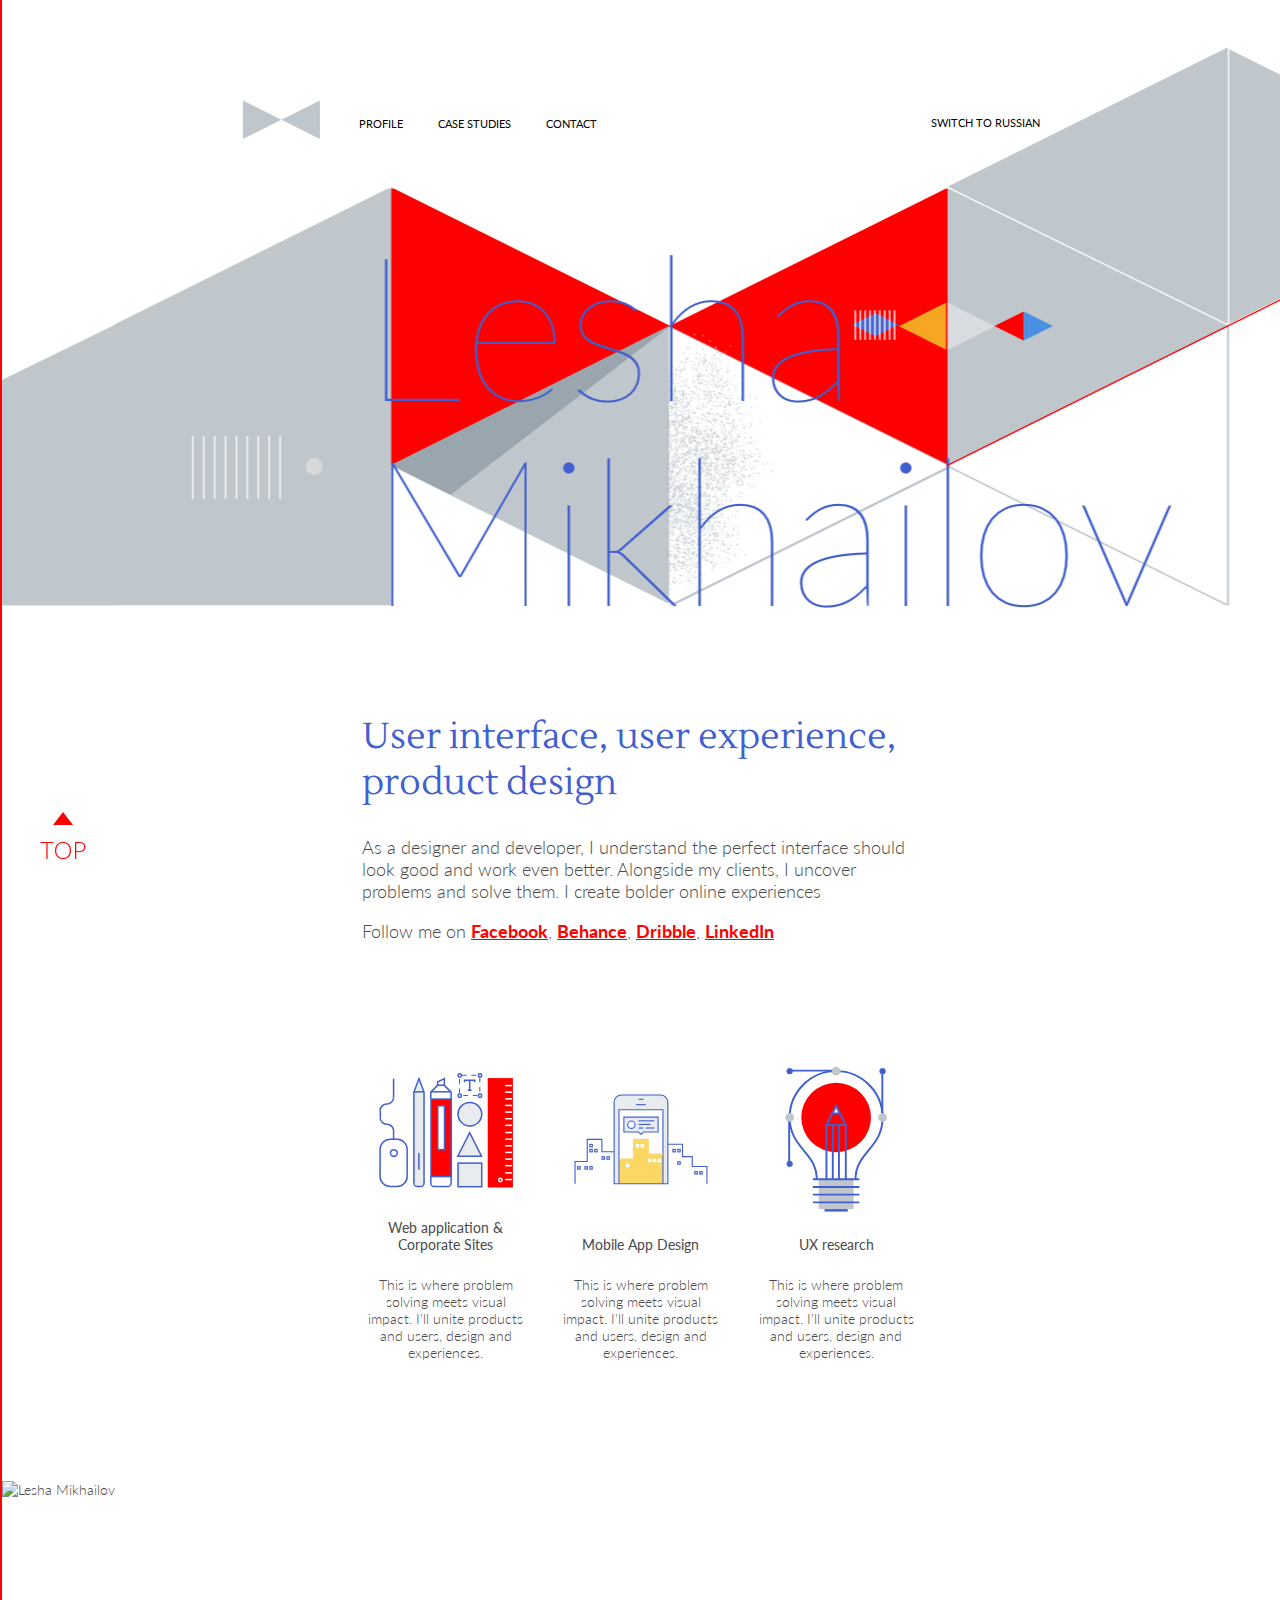
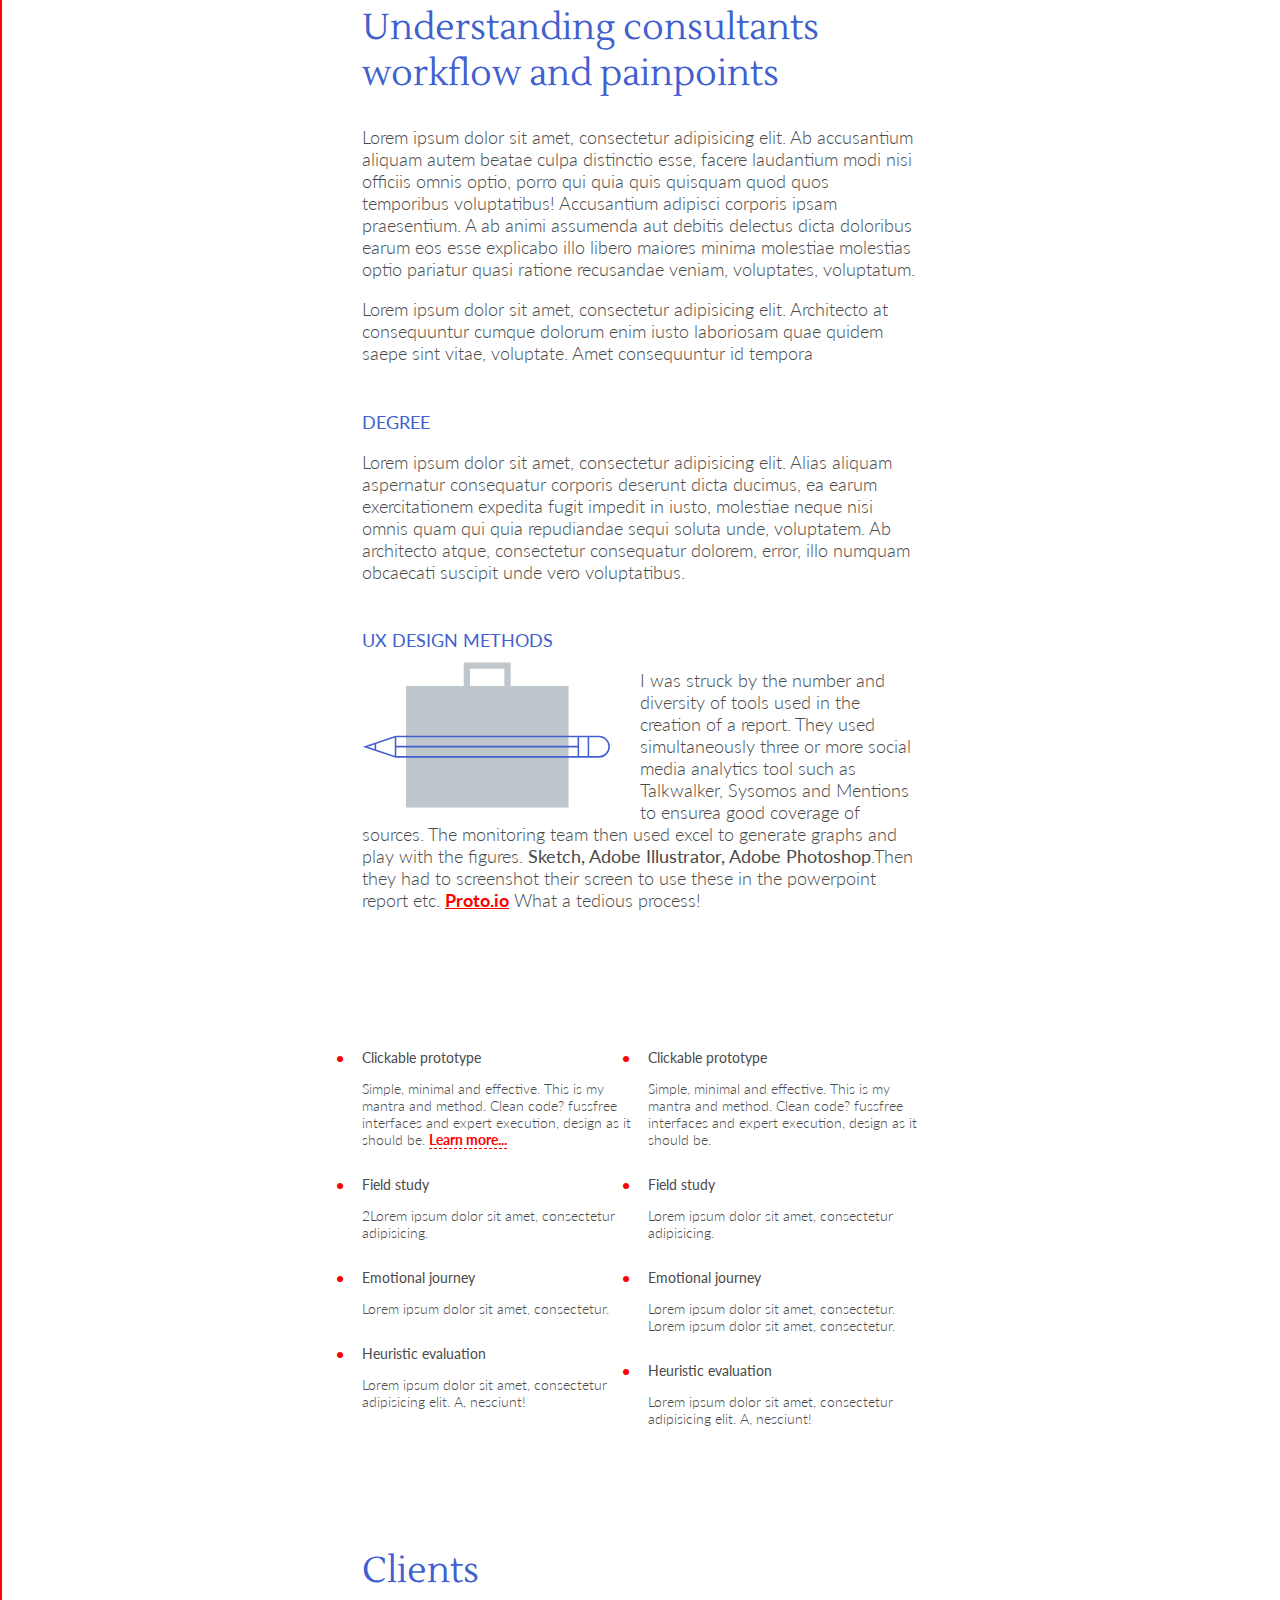
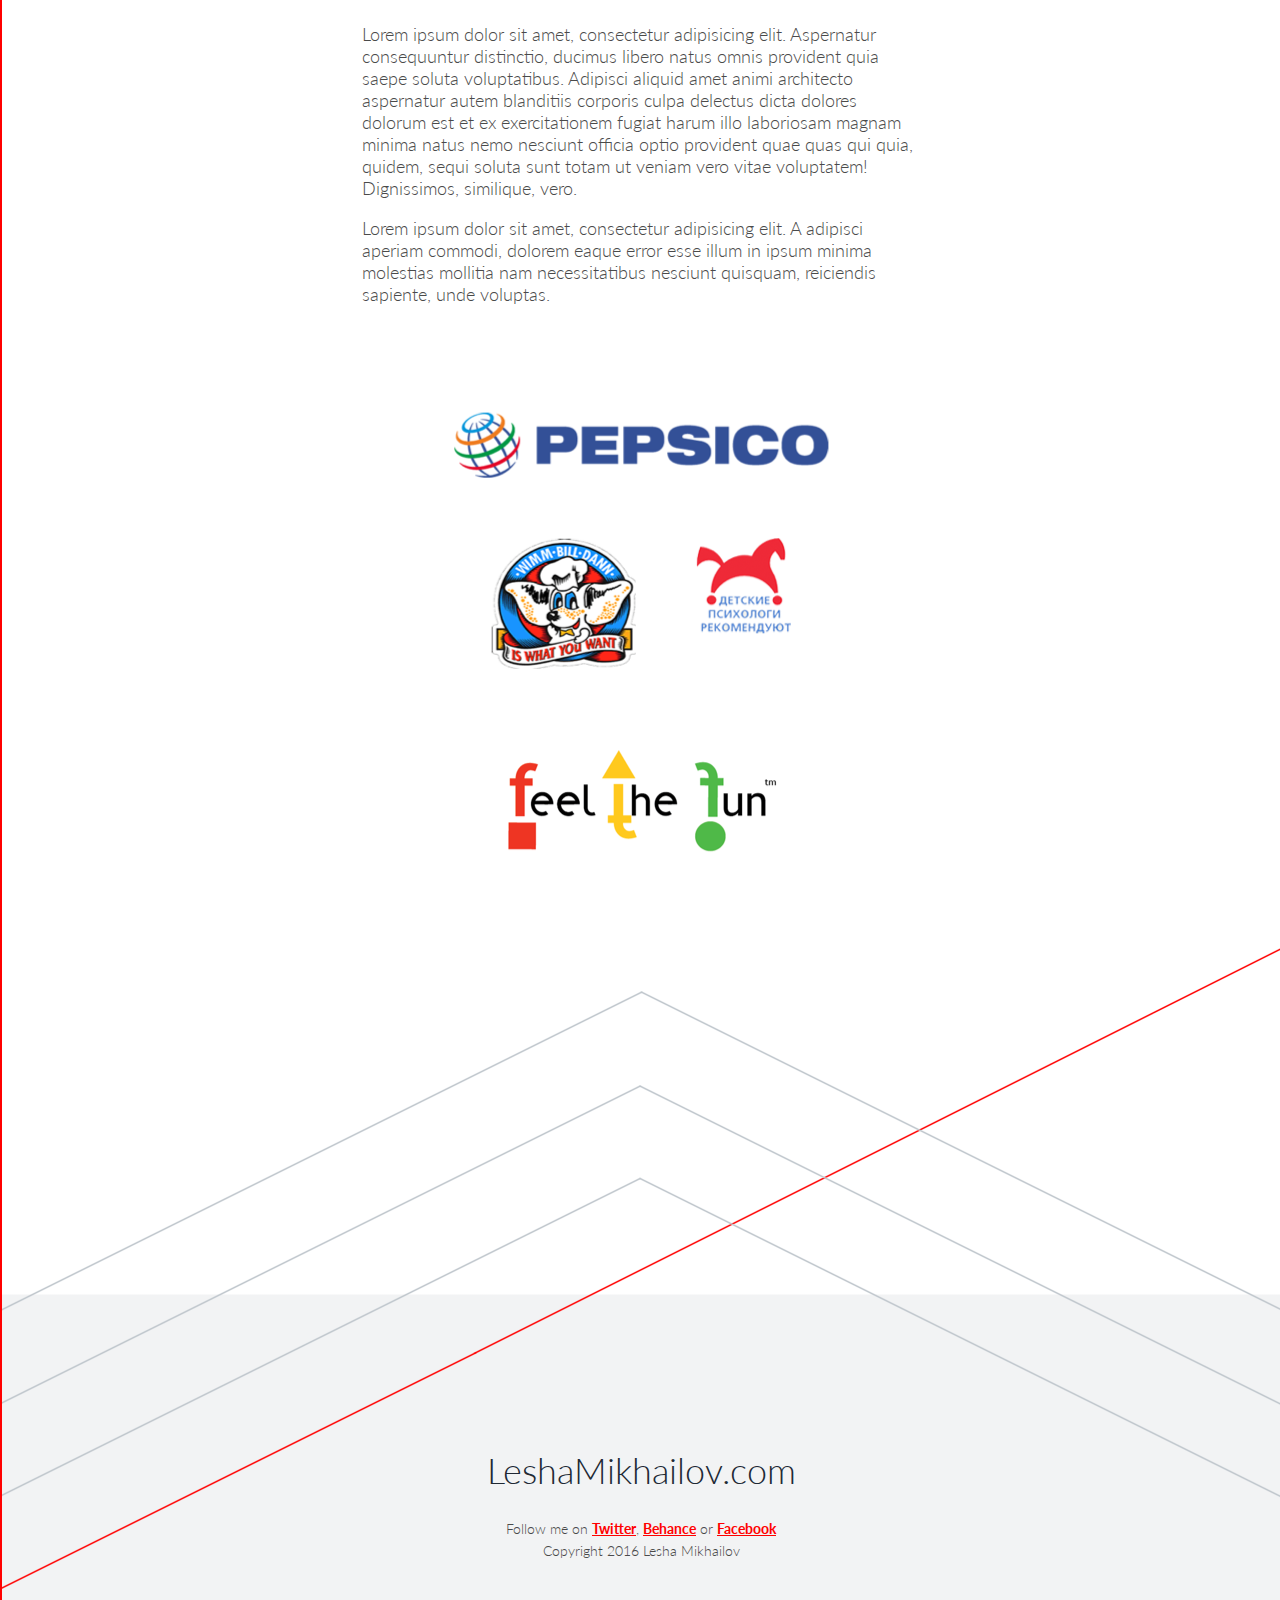
==== alexportfolio/index.htm @ d188210b "Add files via upload" ====
<!doctype html>
<html lang="ru">
<head>
    <meta content="IE=edge" http-equiv="X-UA-Compatible">
    <meta charset="UTF-8">
    <meta name="viewport" content="width=device-width, height=device-height">
    <meta name="theme-color" content="#758cb2">

    <title>Alex portfolio</title>

    <script src="js/jquery-2.1.4.min.js"></script>
    <script src="js/forms.js"></script>
    <script src="js/design.js"></script>
    <link rel="stylesheet" href="font-awesome.min.css">
    <link rel="stylesheet" href="style.css">

</head>
<body>
<div class="wrapper header-for">
    <header class="wrap header">
        <div class="top-nav default">
            <div class="for-menu">
                <span class="burger burger-button">

                    <svg width="78px" height="39px" viewBox="0 0 78 39" version="1.1" xmlns="http://www.w3.org/2000/svg"
                         xmlns:xlink="http://www.w3.org/1999/xlink">
                        <g id="Page-1" stroke="none" stroke-width="1" fill-rule="evenodd">
                            <g id="Desktop-HD-21" transform="translate(-752.000000, -102.000000)">
                                <g id="Top-bar-2" transform="translate(752.174226, 84.000000)">
                                    <g id="logo_small" transform="translate(0.770000, 18.480000)">
                                        <polygon id="Triangle-1"
                                                 transform="translate(57.750000, 19.250000) rotate(-90.000000) translate(-57.750000, -19.250000)"
                                                 points="57.75 0 77 38.5 38.5 38.5 "></polygon>
                                        <polygon id="Triangle-2"
                                                 transform="translate(19.250000, 19.250000) scale(-1, 1) rotate(-90.000000) translate(-19.250000, -19.250000)"
                                                 points="19.25 0 38.5 38.5 0 38.5 "></polygon>
                                    </g>
                                </g>
                            </g>
                        </g>
                    </svg>
                    <span class="menu-word">menu</span>
                </span>
                <nav class="menu-g">
                    <span class="close-menu burger-button hide">

                        <svg width="22px" height="21px" viewBox="0 0 22 21" version="1.1" xmlns="http://www.w3.org/2000/svg" xmlns:xlink="http://www.w3.org/1999/xlink">
    <defs></defs>
    <g id="Page-1" stroke="none" stroke-width="1" fill="none" fill-rule="evenodd">
        <g id="Artboard-14" transform="translate(-274.000000, -283.000000)" stroke-linecap="square" stroke="#000000" stroke-width="2.5">
            <g id="Line-+-Line-2"transform="translate(276.000000, 285.000000)">
                <path d="M0.5,0.5 L17.1883202,17.1883202" id="Line" ></path>
                <path d="M0.5,0.5 L17.1883202,17.1883202" id="Line-2" transform="translate(9.000000, 9.000000) scale(-1, 1) translate(-9.000000, -9.000000) "></path>
            </g>
        </g>
    </g>
</svg>
                    </span>
                    <a href="">Profile</a>
                    <a href="">Case studies</a>
                    <a href="">Contact</a>
                    <a href="" class="switch-lang-mobile">Switch to Russian</a>
                </nav>
            </div>
            <a href="" class="switch-lang">Switch to Russian</a>
        </div>
    </header>
</div>
<div class="wrapper">
    <section class="wrap interface  a-usual">
        <h2>User interface, user experience, product design</h2>
        <p>As a designer and developer, I understand the perfect interface should look good and work even better.
            Alongside my clients, I uncover problems and solve them. I create bolder online experiences</p>
        <p>Follow me on <a href="fb">Facebook</a>, <a href="bh">Behance</a>, <a href="db">Dribble</a>, <a href="ld">LinkedIn</a>
        </p>
    </section>
</div>
<div class="wrapper">
    <section class="wrap application">
        <figure>
            <img src="images/icon_1.svg" alt="">
            <figcaption>
                <h5>
                    Web application & Corporate Sites
                </h5>
                <p>
                    This is where problem solving meets visual impact. I'll unite products and users, design and
                    experiences.
                </p>
            </figcaption>
        </figure>
        <figure>
            <img src="images/icon_2.svg" alt="">
            <figcaption>
                <h5>Mobile App Design</h5>
                <p>
                    This is where problem solving meets visual impact. I'll unite products and users, design and
                    experiences.
                </p>
            </figcaption>
        </figure>
        <figure>
            <img src="images/icon_3.svg" alt="">
            <figcaption>
                <h5>UX research</h5>
                <p>
                    This is where problem solving meets visual impact. I'll unite products and users, design and
                    experiences.
                </p>
            </figcaption>
        </figure>
    </section>
</div>
<div class="wrapper portrait">
    <img src="images/photo.png" alt="Lesha Mikhailov">
</div>
<div class="wrapper">
    <section class="wrap workflow a-usual">
        <h2>Understanding consultants workflow and painpoints</h2>
        <p>
            Lorem ipsum dolor sit amet, consectetur adipisicing elit. Ab accusantium aliquam autem beatae culpa
            distinctio esse, facere laudantium modi nisi officiis omnis optio, porro qui quia quis quisquam quod quos
            temporibus voluptatibus! Accusantium adipisci corporis ipsam praesentium. A ab animi assumenda aut debitis
            delectus dicta doloribus earum eos esse explicabo illo libero maiores minima molestiae molestias optio
            pariatur quasi ratione recusandae veniam, voluptates, voluptatum.
        </p>
        <p>Lorem ipsum dolor sit amet, consectetur adipisicing elit. Architecto at consequuntur cumque dolorum enim
            iusto laboriosam quae quidem saepe sint vitae, voluptate. Amet consequuntur id tempora
        </p>
        <h3>Degree</h3>
        <p>
            Lorem ipsum dolor sit amet, consectetur adipisicing elit. Alias aliquam aspernatur consequatur corporis
            deserunt dicta ducimus, ea earum exercitationem expedita fugit impedit in iusto, molestiae neque nisi omnis
            quam qui quia repudiandae sequi soluta unde, voluptatem. Ab architecto atque, consectetur consequatur
            dolorem, error, illo numquam obcaecati suscipit unde vero voluptatibus.
        </p>
        <h3>UX Design Methods</h3>
        <img src="images/icon_4.svg" alt="UX Design Methods" style="float:left">
        <p>I was struck by the number and diversity of tools used in the creation of a report. They used simultaneously
            three or more social media analytics tool such as Talkwalker, Sysomos and Mentions to ensurea good coverage
            of sources. The monitoring team then used excel to generate graphs and play with the figures. <strong>Sketch,
                Adobe Illustrator, Adobe Photoshop</strong>.Then they had to screenshot their screen to use these in the
            powerpoint report etc. <a href="pr">Proto.io</a> What a tedious process!</p>


    </section>
</div>
<div class="wrapper">
    <section class="wrap my-mantra a-usual">
        <ul>
            <li>
                <p><strong>Clickable prototype</strong></p>
                <p>Simple, minimal and effective. This is my mantra and method. Clean code? fussfree interfaces and
                    expert execution, design as it should be. <a href="dd" class="more">Learn more...</a></p>
            </li>
            <li>
                <p><strong>Field study</strong></p>
                <p>2Lorem ipsum dolor sit amet, consectetur adipisicing.</p>
            </li>
            <li>
                <p><strong>Emotional journey</strong></p>
                <p>Lorem ipsum dolor sit amet, consectetur.</p>
            </li>
            <li>
                <p><strong>Heuristic evaluation</strong></p>
                <p>Lorem ipsum dolor sit amet, consectetur adipisicing elit. A, nesciunt!</p>
            </li>
            <li>
                <p><strong>Clickable prototype</strong></p>
                <p>Simple, minimal and effective. This is my mantra and method. Clean code? fussfree interfaces and
                    expert execution, design as it should be.</p>
            </li>
            <li>
                <p><strong>Field study</strong></p>
                <p>Lorem ipsum dolor sit amet, consectetur adipisicing.</p>
            </li>
            <li>
                <p><strong>Emotional journey</strong></p>
                <p>Lorem ipsum dolor sit amet, consectetur. Lorem ipsum dolor sit amet, consectetur.</p>
            </li>
            <li>
                <p><strong>Heuristic evaluation</strong></p>
                <p>Lorem ipsum dolor sit amet, consectetur adipisicing elit. A, nesciunt!</p>
            </li>

        </ul>


    </section>
</div>
<div class="wrapper">
    <section class="wrap clients a-usual">
        <h2>Clients</h2>
        <p>Lorem ipsum dolor sit amet, consectetur adipisicing elit. Aspernatur consequuntur distinctio, ducimus libero
            natus omnis provident quia saepe soluta voluptatibus. Adipisci aliquid amet animi architecto aspernatur
            autem blanditiis corporis culpa delectus dicta dolores dolorum est et ex exercitationem fugiat harum illo
            laboriosam magnam minima natus nemo nesciunt officia optio provident quae quas qui quia, quidem, sequi
            soluta sunt totam ut veniam vero vitae voluptatem! Dignissimos, similique, vero.</p>
        <p>Lorem ipsum dolor sit amet, consectetur adipisicing elit. A adipisci aperiam commodi, dolorem eaque error
            esse illum in ipsum minima molestias mollitia nam necessitatibus nesciunt quisquam, reiciendis sapiente,
            unde voluptas.</p>
        <div class="pictures">
            <img src="images/pepsico_logo_3845.png" alt="">
            <img src="images/Wimm_Bill_Dann.png" alt=""><br>
            <img src="images/about.png" alt="">
            <img src="images/back2.png" alt="">
        </div>
    </section>
</div>
<div class="wrapper footer-for">
    <footer class="wrap footer a-usual">
        <span class="site-name">LeshaMikhailov.com</span>
        <span class="follow-me">Follow me on <a href="tw">Twitter</a>, <a href="bh">Behance</a> or <a
                href="fb">Facebook</a><br></span>
        <span class="copyright">Copyright 2016 Lesha Mikhailov</span>

    </footer>
</div>
<a class="to-top"></a>
</body>
</html>
---- alexportfolio/style.css ----
@import "https://fonts.googleapis.com/css?family=Lato:300,300i,400,400i,700,700i|Lustria&amp;subset=latin-ext";
.outline {
  outline: 1px solid red;
}
*,
*:before,
*:after {
  -webkit-box-sizing: border-box;
  -moz-box-sizing: border-box;
  box-sizing: border-box;
  -webkit-text-size-adjust: none;
  -ms-text-size-adjust: none;
  text-size-adjust: none;
}
html {
  margin: 0;
  min-height: 100%;
  padding: 0;
  font-size: 14px;
}
body {
  min-height: 100%;
  padding: 0;
  margin: 0;
  color: #4a4a4a;
  font-family: 'Lato', sans-serif;
  font-weight: 300;
  border-left: 2px solid #f00;
}
aside,
article,
nav,
footer,
section,
header,
nav {
  display: block;
}
h1 {
  font-family: 'Lustria', serif;
  font-style: italic;
  font-size: 38px;
  padding: 5px 0;
  margin: 1em 0 1.5em;
  font-weight: 400;
}
h2 {
  font-family: 'Lustria', serif;
  color: #415fcf;
  font-weight: 400;
  font-size: 36px;
  margin-top: 0;
}
h3 {
  font-family: 'Lato', sans-serif;
  color: #415fcf;
  font-weight: 400;
  font-size: 18px;
  text-transform: uppercase;
  margin: 8.3% 0 2%;
}
h5 {
  font-family: 'Lato', sans-serif;
  font-weight: 400;
  font-size: 14px;
}
/******************************************/
figure,
figcaption,
section {
  margin: 0;
  padding: 0;
}
a {
  outline: none;
}
img[align=left],
img[style*="float:left"],
img[style*="float: left"] {
  margin: 0 30px 0 0;
}
img[align=right],
img[style*="float:right"],
img[style*="float: right"] {
  margin: 0 0 0 30px;
}
input,
button,
textarea,
select,
input:focus,
button:focus,
textarea:focus,
select:focus {
  outline: none;
  font: inherit;
}
optgroup,
option {
  border: red;
}
input:focus::-moz-placeholder {
  color: transparent;
}
input:focus::-webkit-input-placeholder {
  color: transparent;
}
input::-moz-placeholder {
  color: #b9c4d0;
}
input::-webkit-input-placeholder {
  color: #b9c4d0;
}
textarea:focus::-moz-placeholder {
  color: transparent;
}
textarea:focus::-webkit-input-placeholder {
  color: transparent;
}
textarea::-moz-placeholder {
  color: #b9c4d0;
}
textarea::-webkit-input-placeholder {
  color: #b9c4d0;
}
.wrapper {
  margin: 0 auto;
  min-width: 300px;
}
.wrap {
  max-width: 1440px;
  margin: 0 auto;
  padding-left: 360px;
  padding-right: 360px;
  overflow: hidden;
}
.help {
  text-align: center;
}
.btn {
  display: inline-block;
  padding: 0.5em 1em;
  border: none;
  cursor: pointer;
  text-decoration: none;
}
.a-usual a {
  color: #ff0000;
  font-weight: bold;
}
.a-usual a:visited,
.a-usual a:hover {
  color: #954ad7;
}
a.more {
  border-bottom: 1px dashed #ff0000;
  text-decoration: none;
}
.burger svg {
  fill: #bfc6cc;
}
.menu-word {
  display: none;
}
.header-for {
  background: url("images/top.png") no-repeat center top;
  background: url("images/top.png") no-repeat calc(50% - 115px) top;
  margin-bottom: 8.3vw;
}
.header {
  padding-top: 100px;
  min-height: 608px;
}
.top-nav {
  display: flex;
  justify-content: space-between;
  align-items: flex-start;
  align-content: flex-start;
  margin-left: -120px;
  margin-right: -120px;
}
.for-menu {
  display: flex;
  justify-content: flex-start;
  flex-wrap: nowrap;
}
.fixed {
  position: fixed;
  display: flex;
  justify-content: justify-content;
  align-items: center;
  top: 0;
  left: 0;
  width: 100%;
  height: 100px;
  border-left: 2px solid #ff0000;
  border-bottom: 2px solid #aab4bc;
  background: #ffffff;
  padding-left: calc(50% - 480px);
  padding-right: calc(50% - 480px);
  margin-left: 0;
  margin-right: 0;
  z-index: 100;
}
.menu-g {
  padding: 1em;
}
.menu-g a {
  display: inline-block;
  margin-left: 1.8em;
  padding: 0 0.5em;
  text-decoration: none;
  text-transform: uppercase;
  font-weight: 400;
  font-size: 11px;
  color: #000;
}
.menu-g a:hover {
  color: #ff0000;
}
.switch-lang {
  text-decoration: none;
  text-transform: uppercase;
  font-weight: 400;
  font-size: 11px;
  color: #000;
  height: 45px;
  line-height: 45px;
}
.switch-lang:hover {
  color: #ff0000;
}
a.switch-lang-mobile {
  display: none;
}
.interface {
  font-size: 18px;
  padding-bottom: 8.3vw;
}
.application {
  display: flex;
  justify-content: space-between;
  padding-bottom: 8.3vw;
}
.application h5 {
  text-align: center;
}
.application figure {
  display: flex;
  justify-content: space-between;
  flex-direction: column;
  width: 30%;
}
.application figure img {
  display: block;
  max-width: 80%;
  margin: auto;
}
.application figure figcaption {
  text-align: center;
}
.portrait {
  padding-bottom: 8.3vw;
}
.portrait img {
  min-width: 100%;
  max-width: 100%;
}
.workflow {
  padding-bottom: 8.3vw;
  font-size: 18px;
}
.workflow img {
  max-width: 45%;
}
.my-mantra {
  -webkit-columns: 2;
  -moz-columns: 2;
  columns: 2;
  height: auto;
  padding-bottom: 8.3vw;
}
.my-mantra ul {
  margin: 0 0 0 -28px;
  padding: 0;
}
.my-mantra li {
  position: relative;
  display: inline-block;
  width: 100%;
  padding-left: 28px;
  list-style: none;
}
.my-mantra li:before {
  content: "•";
  position: absolute;
  display: block;
  left: 0;
  width: 13px;
  height: 100%;
  padding-top: 0.4em;
  color: #ff0000;
  font-size: 21px;
}
.my-mantra li p {
  margin: 1em 0;
}
.clients {
  font-size: 18px;
}
.pictures {
  text-align: center;
  display: flex;
  justify-content: center;
  flex-wrap: wrap;
  align-items: flex-start;
  align-content: flex-start;
  margin-top: 8.3vw;
}
.pictures img {
  margin: 0 30px 60px;
  max-width: calc(100% - 60px);
  height: auto;
}
.footer-for {
  background: url("images/footer_lines.png") no-repeat center bottom, linear-gradient(to top, transparent 0, transparent 3px, #f2f3f4 4px, #f2f3f4 364px, transparent 365px, transparent 100%) no-repeat;
}
.footer {
  display: flex;
  justify-content: flex-end;
  flex-direction: column;
  align-items: center;
  flex-wrap: wrap;
  min-height: 734px;
  font-weight: 300;
}
.footer span {
  display: block;
}
.site-name {
  font-size: 36px;
  margin-bottom: 28px;
  color: #212934;
}
.follow-me {
  margin-bottom: 5px;
}
.copyright {
  margin-bottom: 100px;
}
.modal {
  display: none;
  position: fixed;
  left: 50%;
  top: 50%;
  -webkit-transform: translate(-50%, -50%);
  -moz-transform: translate(-50%, -50%);
  -ms-transform: translate(-50%, -50%);
  -o-transform: translate(-50%, -50%);
  transform: translate(-50%, -50%);
  width: 700px;
  height: auto;
  background: #ff0000;
  color: #ffffff;
  box-shadow: 0 0 0 99999px rgba(60, 55, 54, 0.75);
  text-align: center;
  padding: 50px 94px;
  z-index: 100;
}
.modal .name {
  font-size: 2em;
  font-weight: bold;
  margin-bottom: 0.7em;
  text-transform: uppercase;
}
.modal .btn {
  border-color: #ffffff;
}
.modal input {
  height: 46px;
  line-height: 46px;
  width: 100%;
  padding: 0 10px;
  border: none;
}
.modal input:first-of-type {
  margin: 30px 0 0;
}
.modal input:last-of-type {
  margin: 20px 0 30px;
}
.modal:not(:focus) {
  display: none;
}
.close {
  float: right;
  position: relative;
  right: -130px;
  top: -78px;
  color: #fff;
  cursor: pointer;
  font-size: 26px;
  font-weight: 700;
}
.to-top {
  position: fixed;
  left: 40px;
  bottom: 40px;
  display: block;
  cursor: pointer;
  width: 46px;
  height: 48px;
  background: url("images/top_button_left.png") no-repeat;
}
@media (max-width: 1440px) {
  .fixed {
    padding-left: 240px;
    padding-right: 240px;
  }
}
@media (max-width: 1150px) {
  .wrap,
  .fixed {
    padding-left: 16.66%;
    padding-right: 16.66%;
  }
  .top-nav {
    margin-left: 0;
    margin-right: 0;
  }
  .header-for {
    background: url("images/Phone-landscape-Tablet-portrait-top.png") no-repeat center top / 100% auto;
  }
  .header {
    padding-top: 50px;
    min-height: 58.12vw;
  }
}
@media (max-width: 991px) {
  .wrap,
  .fixed {
    padding-left: 8.33%;
    padding-right: 8.33%;
  }
}
@media (max-width: 767px) {
  h3 {
    font-weight: 400;
    font-size: 24px;
  }
  .header-for {
    background: url("images/Phone-landscape-Tablet-portrait-top.png") no-repeat center top / 100% auto;
  }
  .header {
    padding-top: 24px;
  }
  .for-menu {
    display: flex;
    justify-content: center;
    width: 100%;
  }
  .for-menu a {
    color: #000;
    font-size: 24px;
    font-weight: 400;
    margin: 0;
  }
  .burger {
    cursor: pointer;
  }
  .burger svg {
    fill: #ff0000;
  }
  .menu-word {
    display: block;
    margin-top: 16px;
    color: #ff0000;
    text-transform: uppercase;
    text-align: center;
    font-weight: 400;
  }
  .close-menu {
    display: block;
    font-size: 24px;
  }
  .close-menu:not(".hide") + svg {
    display: none;
  }
  .menu-g {
    position: fixed;
    display: flex;
    justify-content: space-between;
    flex-direction: column;
    align-items: center;
    top: 0;
    bottom: 0;
    left: 0;
    right: 0;
    width: 100vw;
    height: 100vh;
    margin: 0;
    background: #ffffff url("images/menu_background.png") no-repeat center / cover;
  }
  .menu-g a,
  .menu-g span,
  .menu-g .switch-lang-mobile {
    display: flex;
    justify-content: center;
    flex-direction: column;
    height: 19%;
  }
  .switch-lang {
    display: none;
  }
  .interface,
  .workflow,
  .my-mantra,
  .clients {
    font-size: 24px;
    font-weight: 400;
  }
  .application {
    flex-wrap: wrap;
  }
  .application figure {
    flex-direction: row;
    width: 100%;
    margin-bottom: 12%;
    font-size: 24px;
  }
  .application figure figcaption {
    width: 50%;
  }
  .application h5 {
    font-weight: bold;
    font-size: 24px;
  }
  .my-mantra {
    -webkit-columns: 1;
    -moz-columns: 1;
    columns: 1;
  }
  .my-mantra li:before {
    padding-top: 1.1em;
  }
  .copyright,
  .follow-me {
    font-size: 24px;
  }
  .site-name {
    margin-top: 100px;
  }
  .follow-me {
    text-align: center;
  }
  .copyright {
    text-align: center;
  }
  .to-top {
    display: none !important;
  }
  .footer-for {
    background: #f2f3f4;
  }
  .footer {
    min-height: auto;
  }
}
@media (max-width: 544px) {
  .burger svg {
    width: 48px;
  }
  .menu-word {
    margin-top: 0;
  }
  .application figure {
    flex-direction: column;
  }
  .application figure figcaption {
    width: 100%;
    text-align: center;
  }
}
@media (max-width: 477px) {
  .header-for {
    background: url("images/Phone-portrait-top.png") no-repeat center bottom / 100% auto;
  }
  .header {
    min-height: calc(75.89vw + 140px);
  }
  .burger svg {
    fill: #ff0000;
  }
  .my-mantra ul {
    margin-left: 0;
  }
}
.hide,
.hide:before,
.hide:after {
  display: none !important;
}
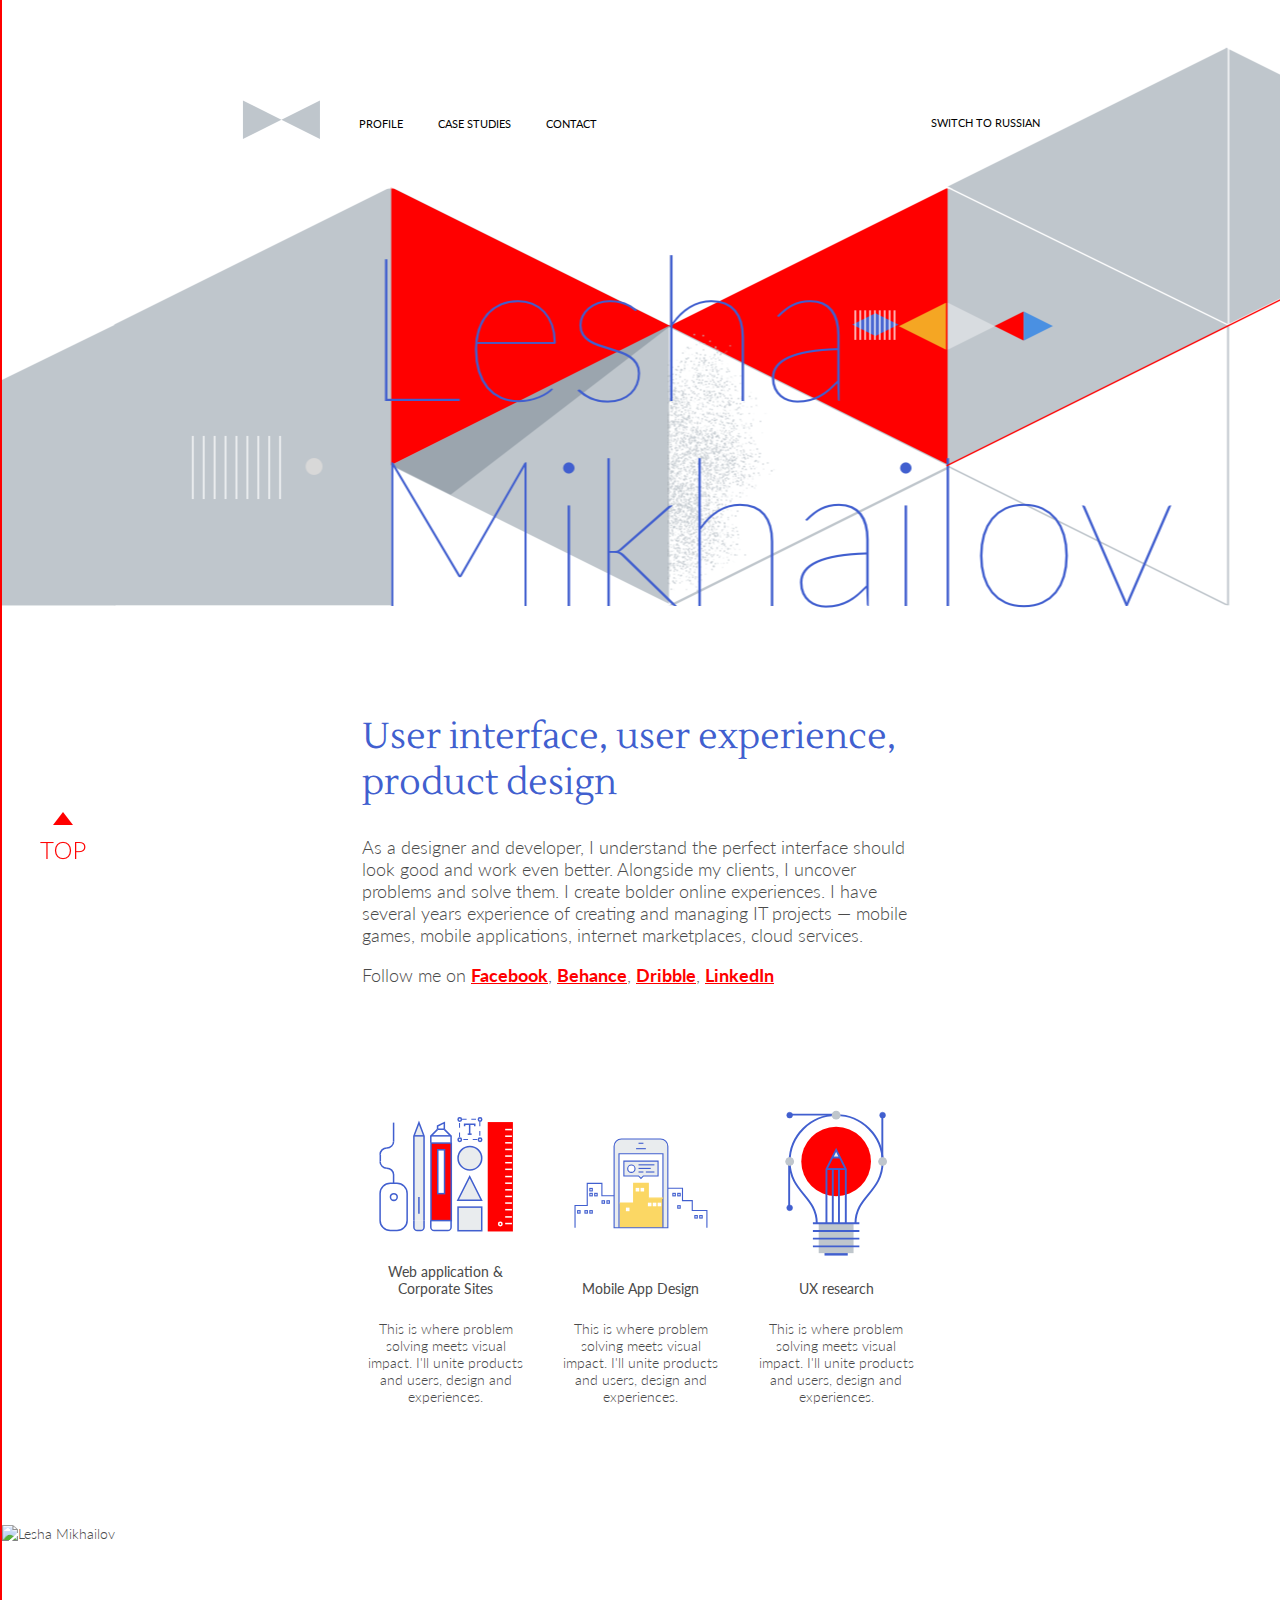
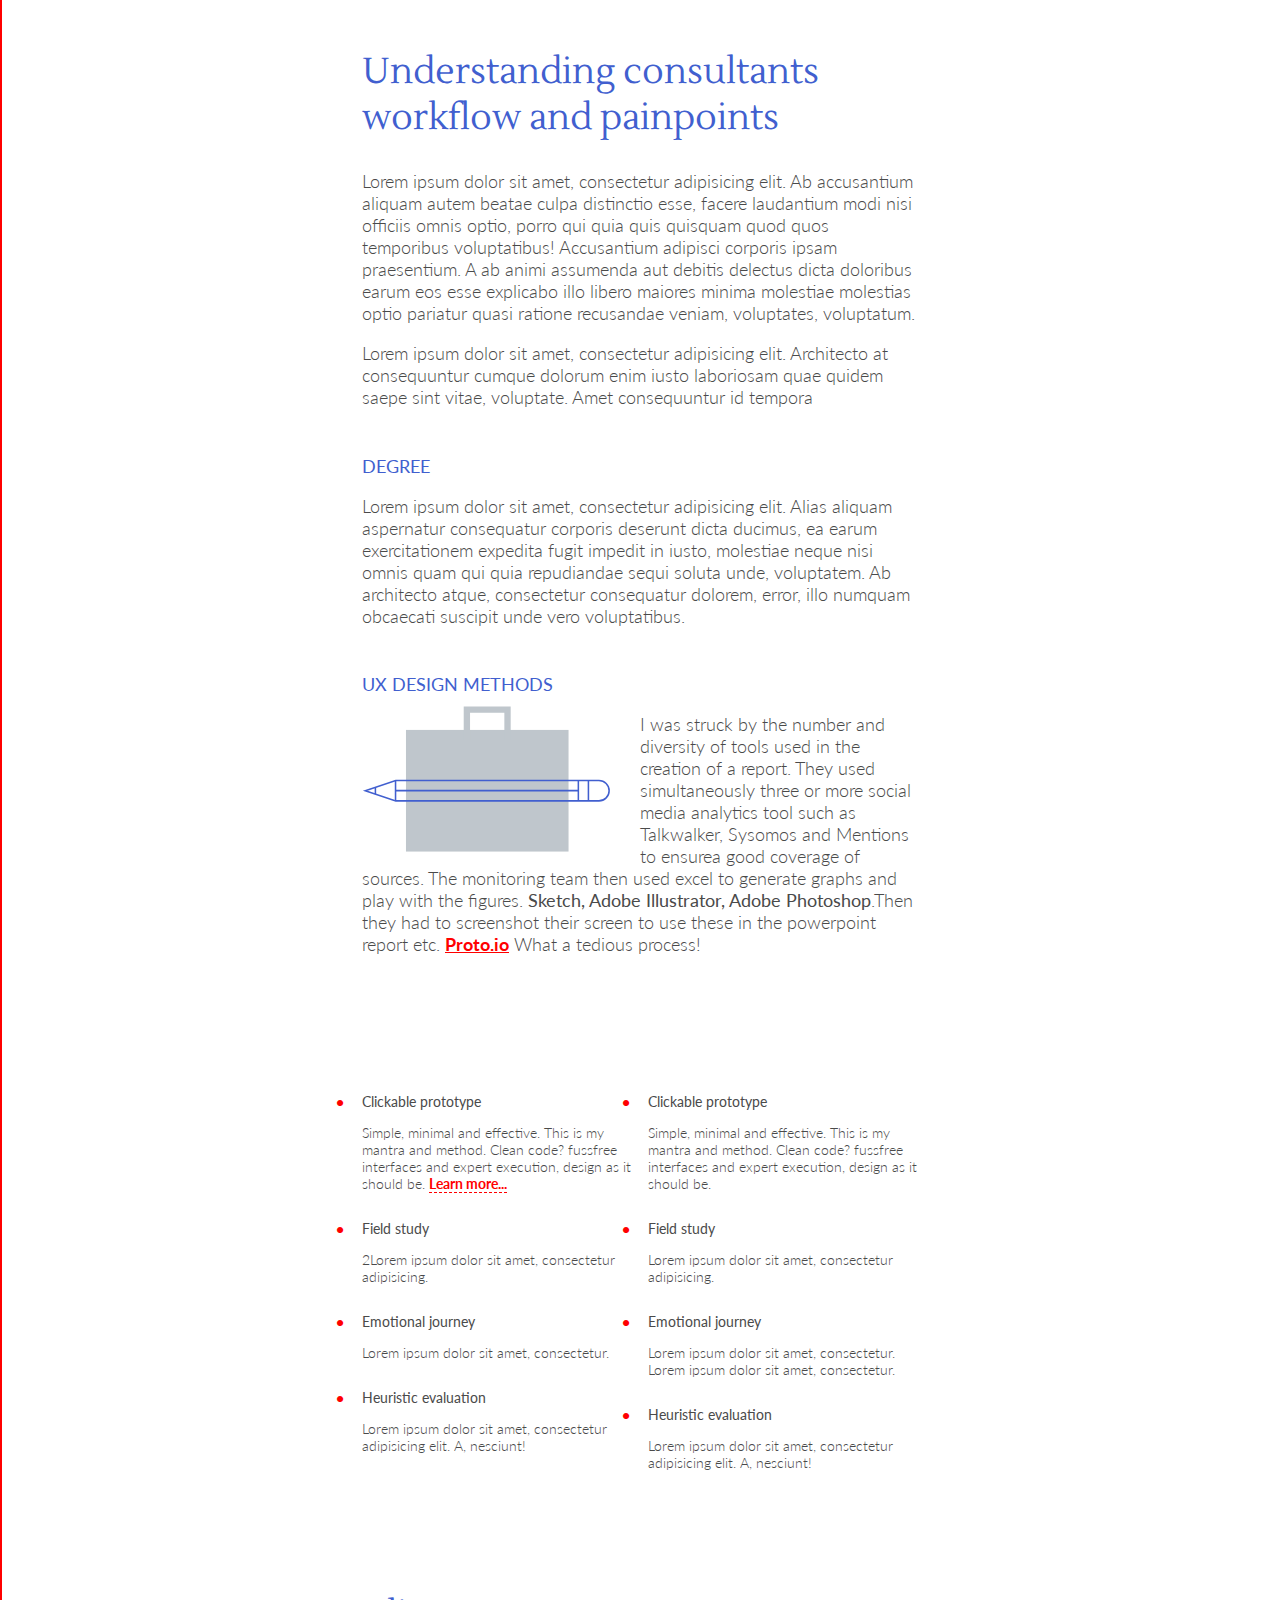
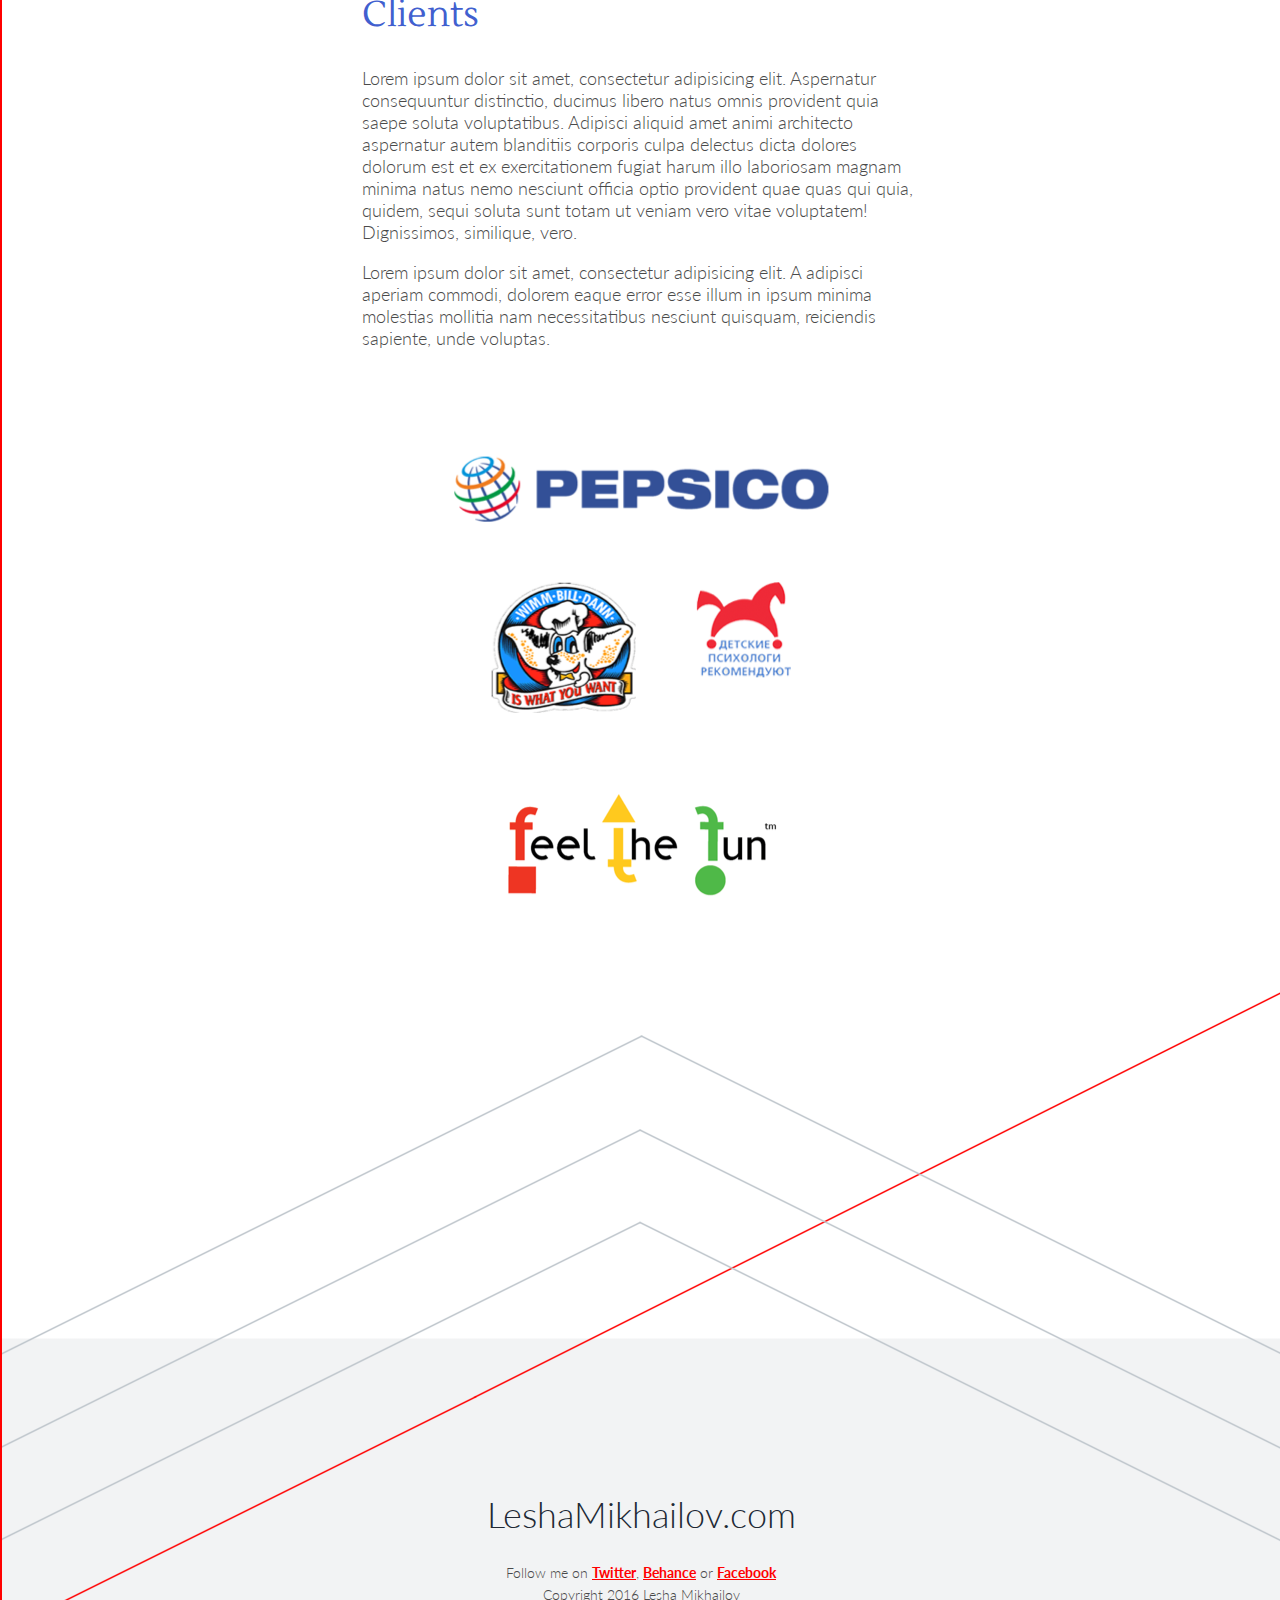
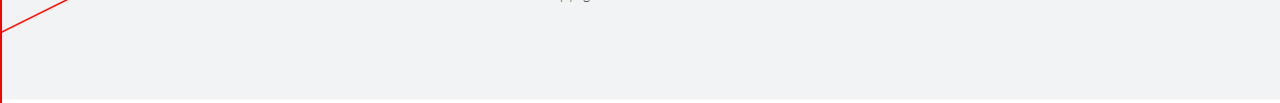
==== commit 81b67254: "Title text changed" ====
--- a/alexportfolio/index.htm
+++ b/alexportfolio/index.htm
@@ -70,7 +70,7 @@
     <section class="wrap interface  a-usual">
         <h2>User interface, user experience, product design</h2>
         <p>As a designer and developer, I understand the perfect interface should look good and work even better.
-            Alongside my clients, I uncover problems and solve them. I create bolder online experiences</p>
+            Alongside my clients, I uncover problems and solve them. I create bolder online experiences. I have several years experience of creating and managing IT projects — mobile games, mobile applications, internet marketplaces, cloud services.</p>
         <p>Follow me on <a href="fb">Facebook</a>, <a href="bh">Behance</a>, <a href="db">Dribble</a>, <a href="ld">LinkedIn</a>
         </p>
     </section>
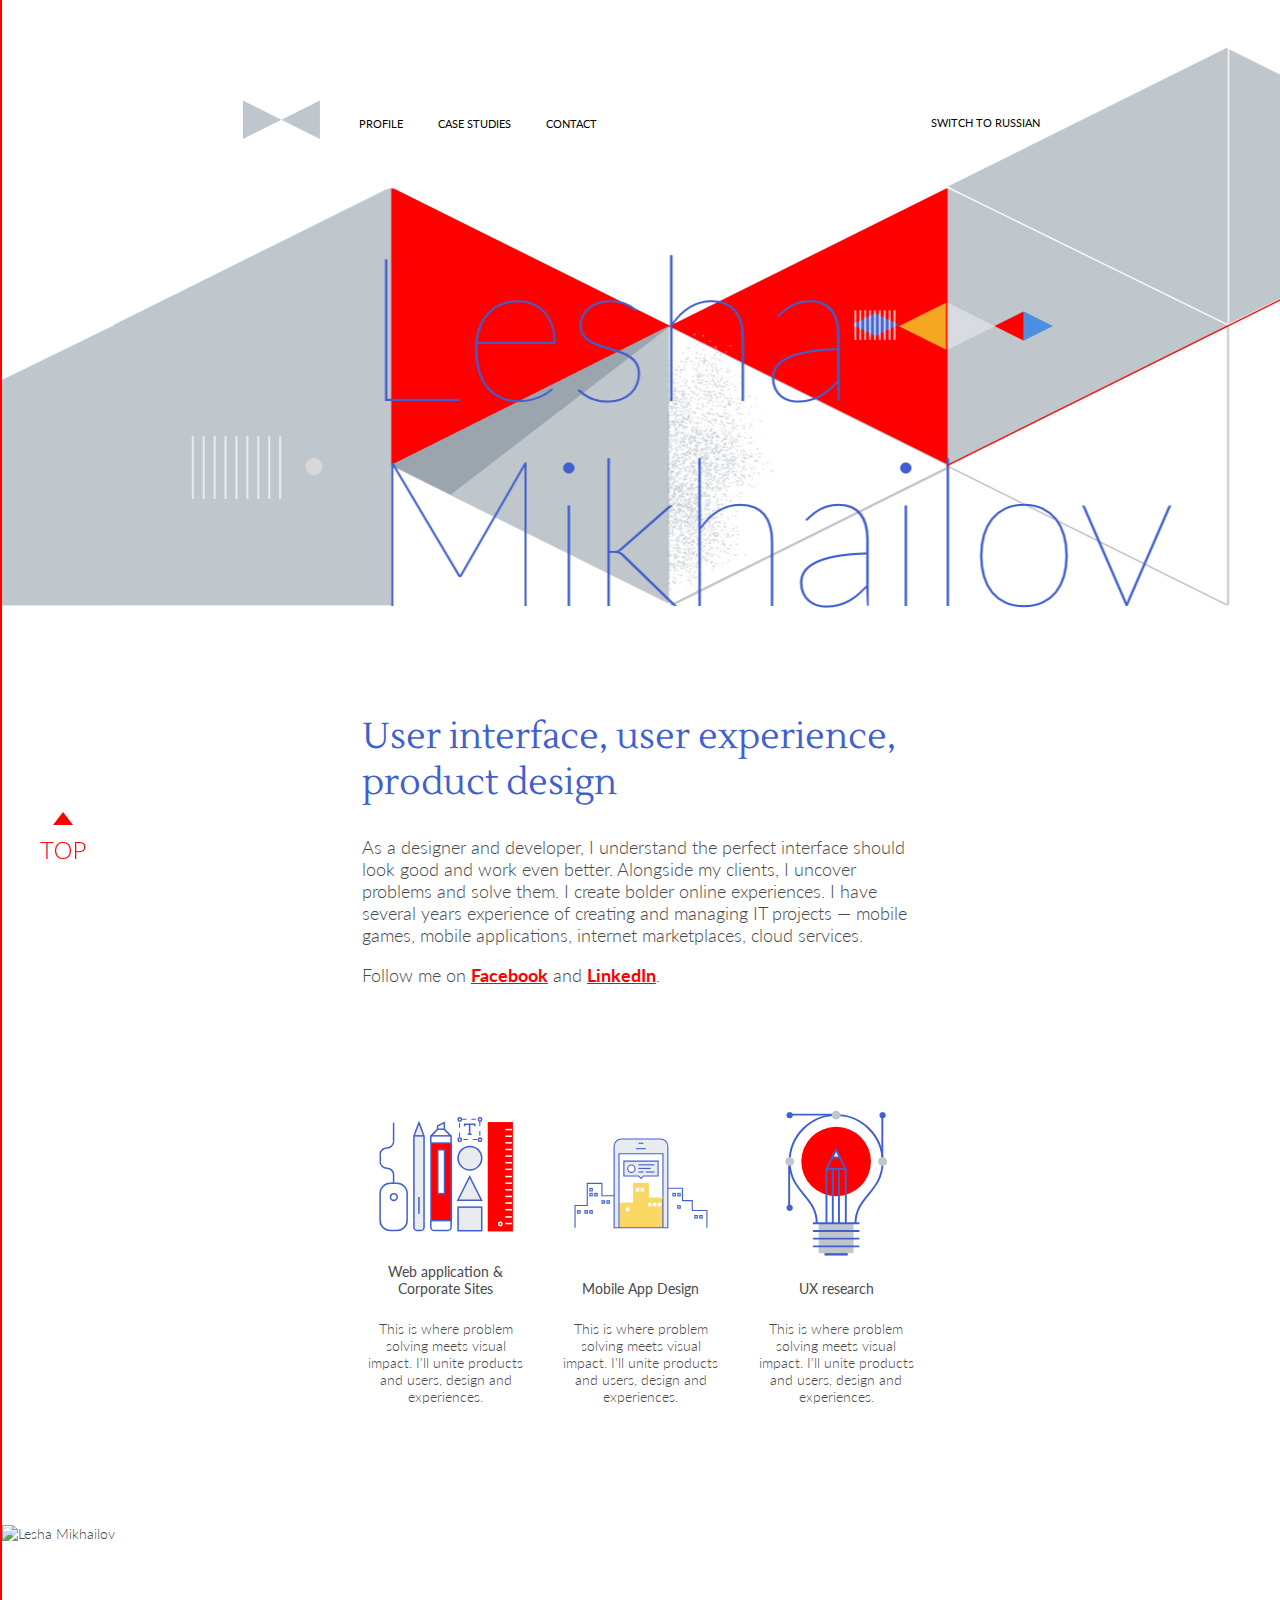
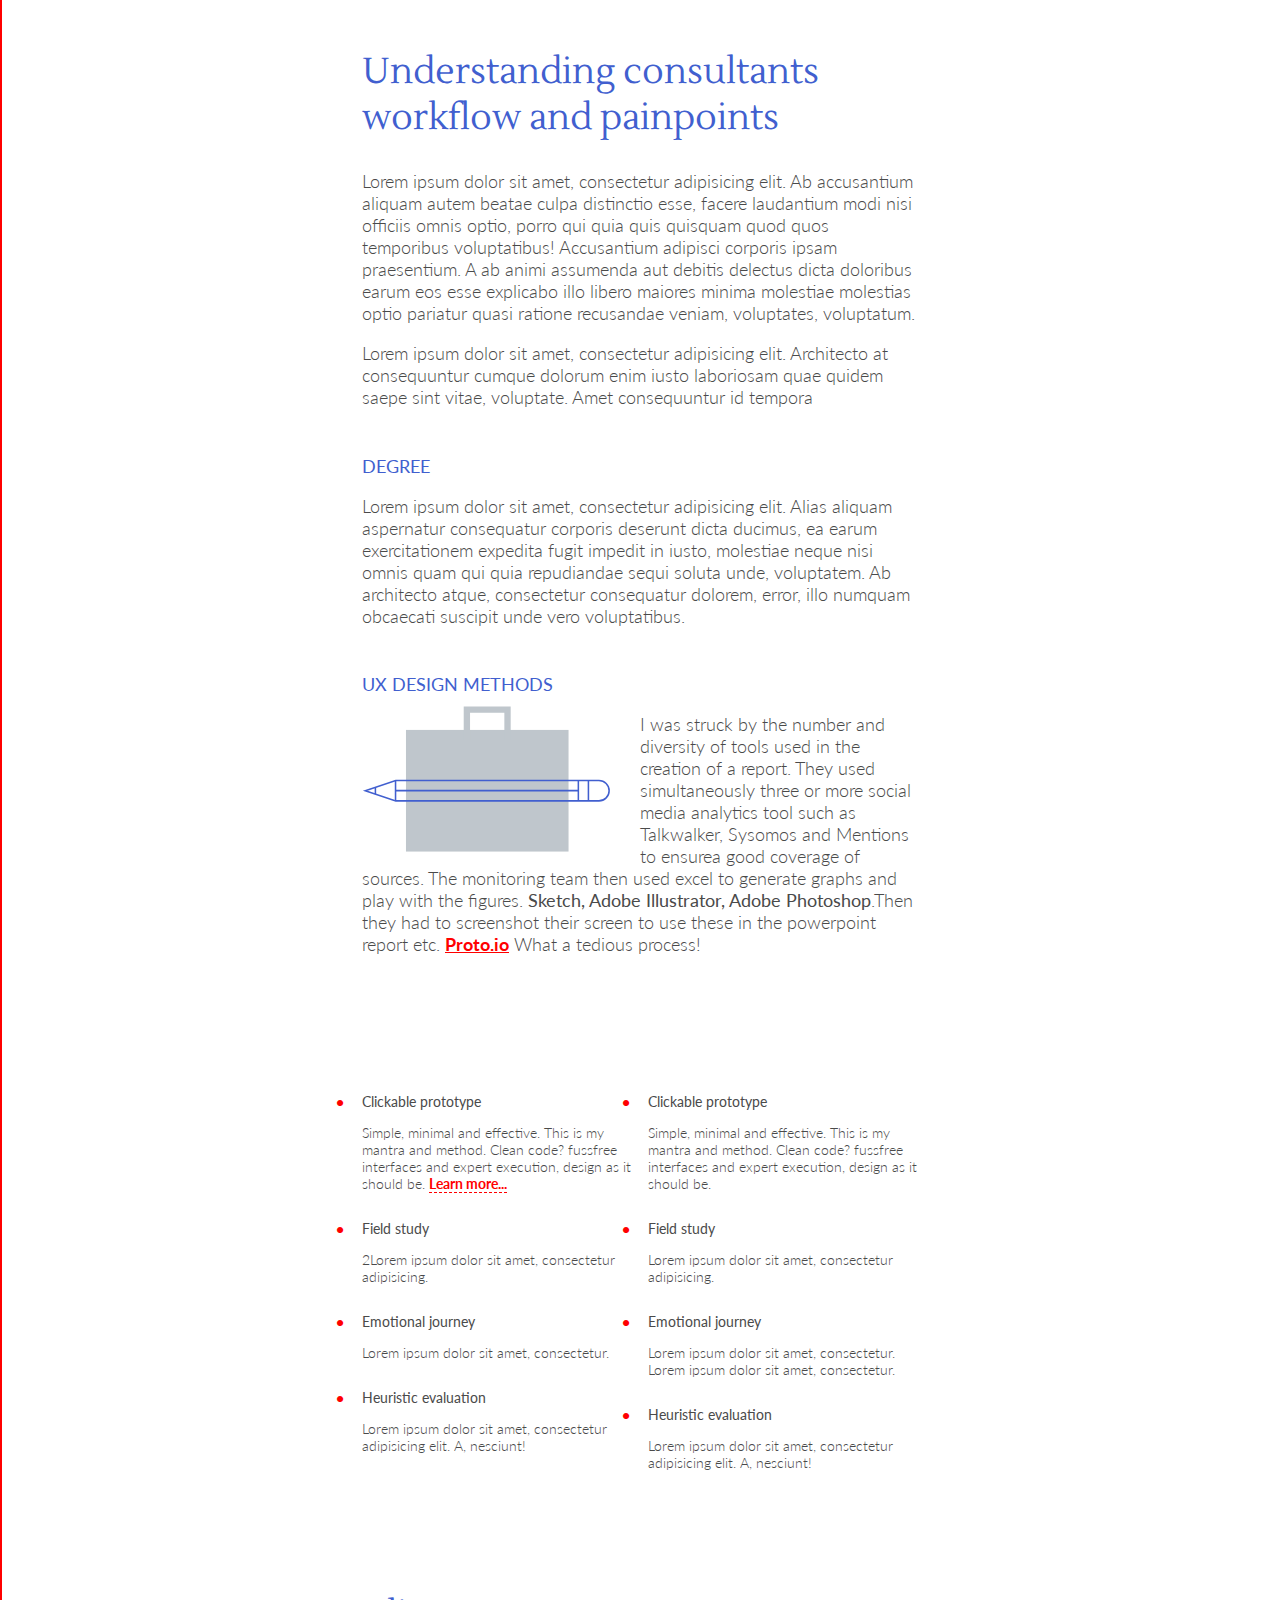
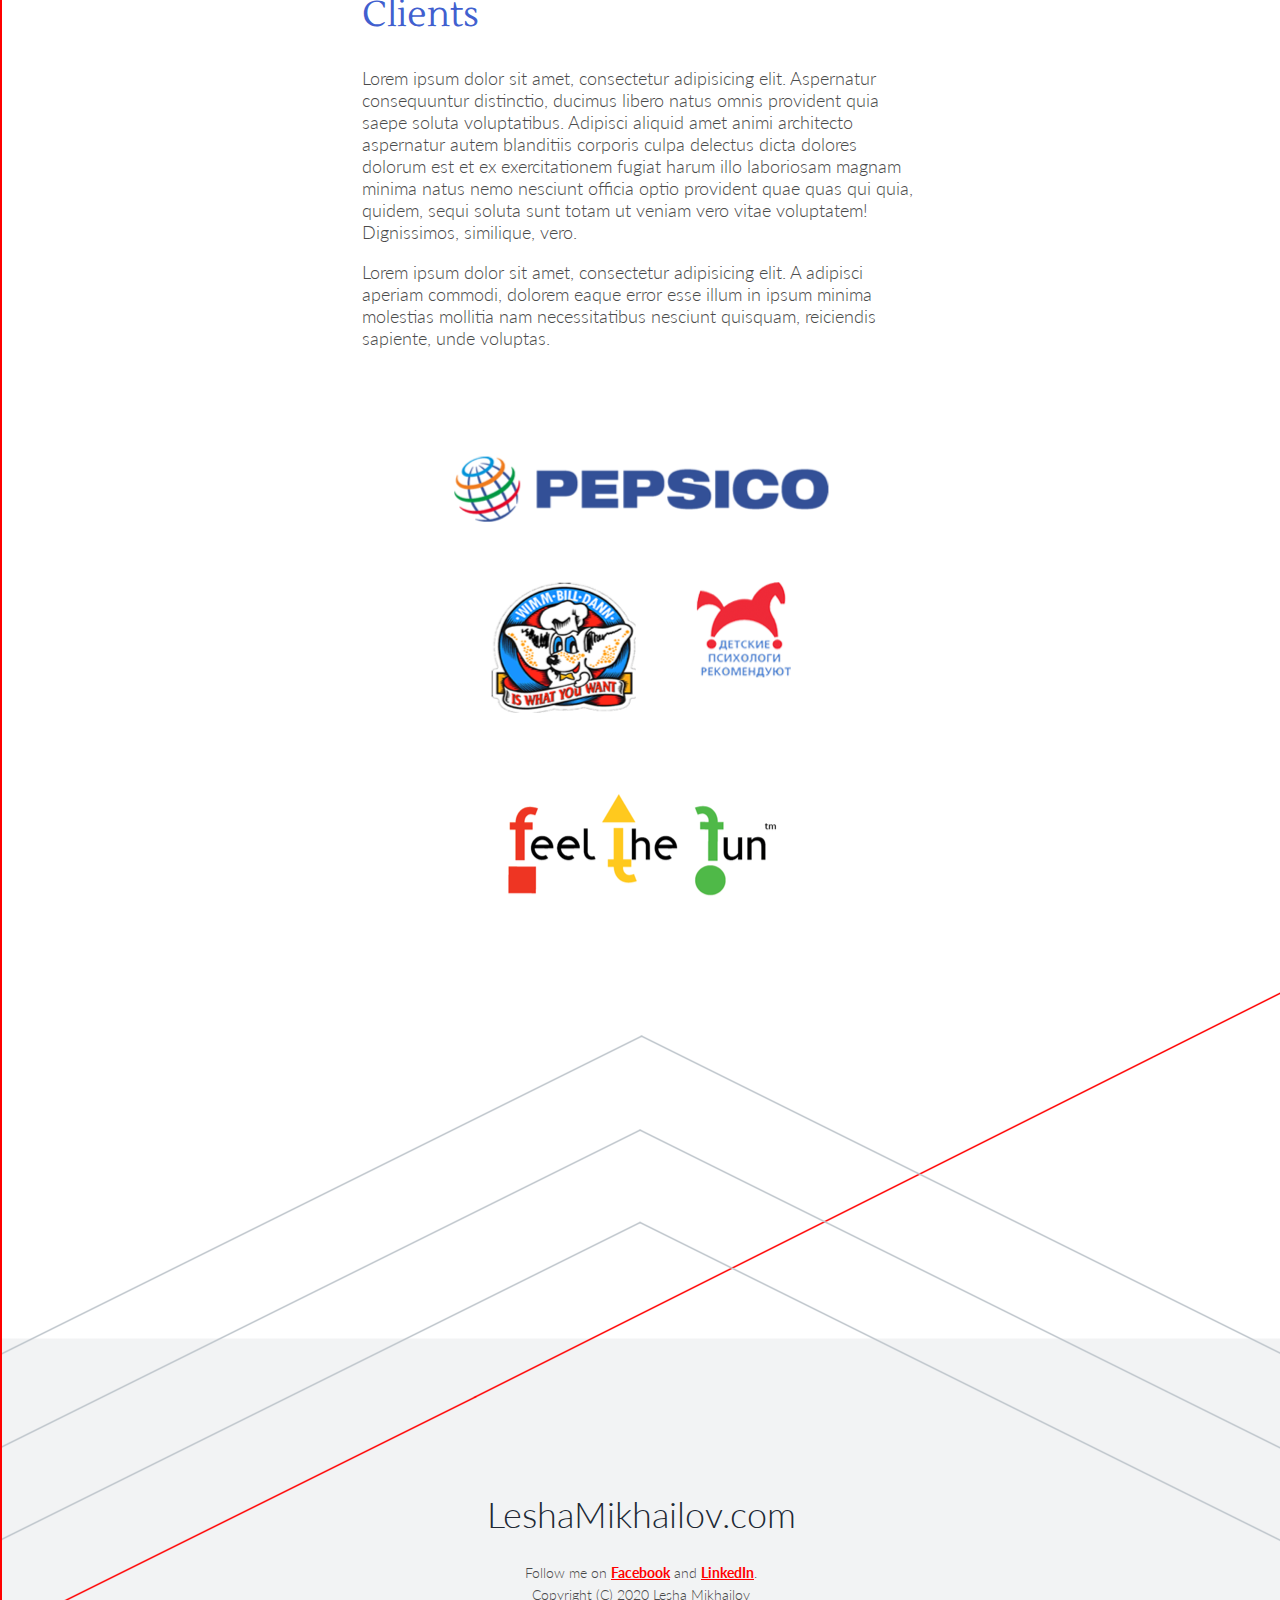
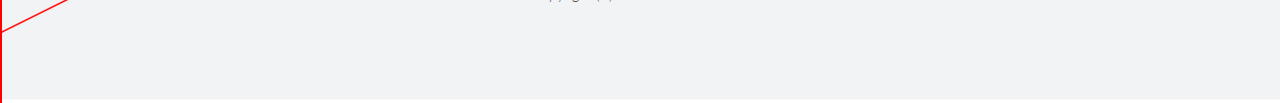
==== commit 6644e159: "Social links edited" ====
--- a/alexportfolio/index.htm
+++ b/alexportfolio/index.htm
@@ -71,7 +71,7 @@
         <h2>User interface, user experience, product design</h2>
         <p>As a designer and developer, I understand the perfect interface should look good and work even better.
             Alongside my clients, I uncover problems and solve them. I create bolder online experiences. I have several years experience of creating and managing IT projects — mobile games, mobile applications, internet marketplaces, cloud services.</p>
-        <p>Follow me on <a href="fb">Facebook</a>, <a href="bh">Behance</a>, <a href="db">Dribble</a>, <a href="ld">LinkedIn</a>
+        <p>Follow me on <a href="https://www.facebook.com/leshamikhailov">Facebook</a> and <a href="http://www.linkedin.com/in/alex-mikhailov">LinkedIn</a>.
         </p>
     </section>
 </div>
@@ -210,9 +210,8 @@
 <div class="wrapper footer-for">
     <footer class="wrap footer a-usual">
         <span class="site-name">LeshaMikhailov.com</span>
-        <span class="follow-me">Follow me on <a href="tw">Twitter</a>, <a href="bh">Behance</a> or <a
-                href="fb">Facebook</a><br></span>
-        <span class="copyright">Copyright 2016 Lesha Mikhailov</span>
+        <span class="follow-me">Follow me on <a href="https://www.facebook.com/leshamikhailov">Facebook</a> and <a href="http://www.linkedin.com/in/alex-mikhailov">LinkedIn</a>.<br></span>
+        <span class="copyright">Copyright (C) 2020 Lesha Mikhailov</span>
 
     </footer>
 </div>
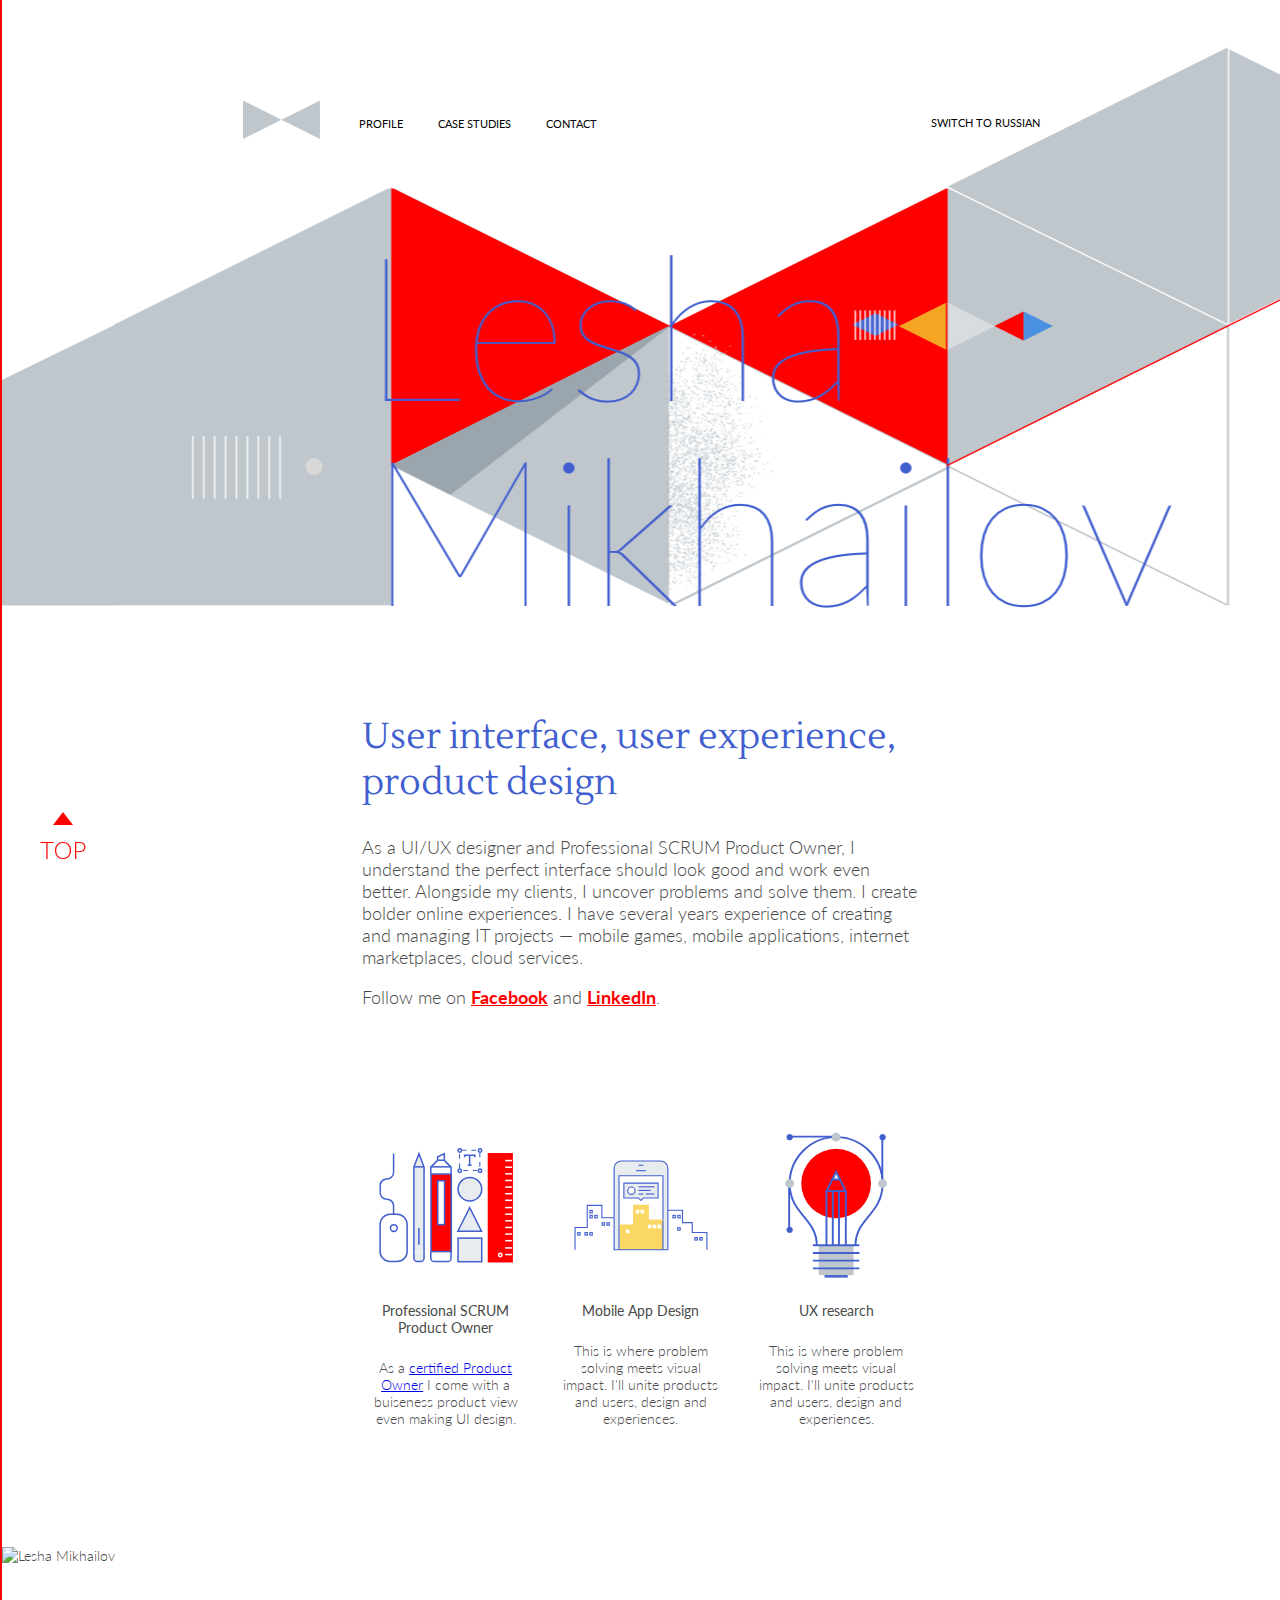
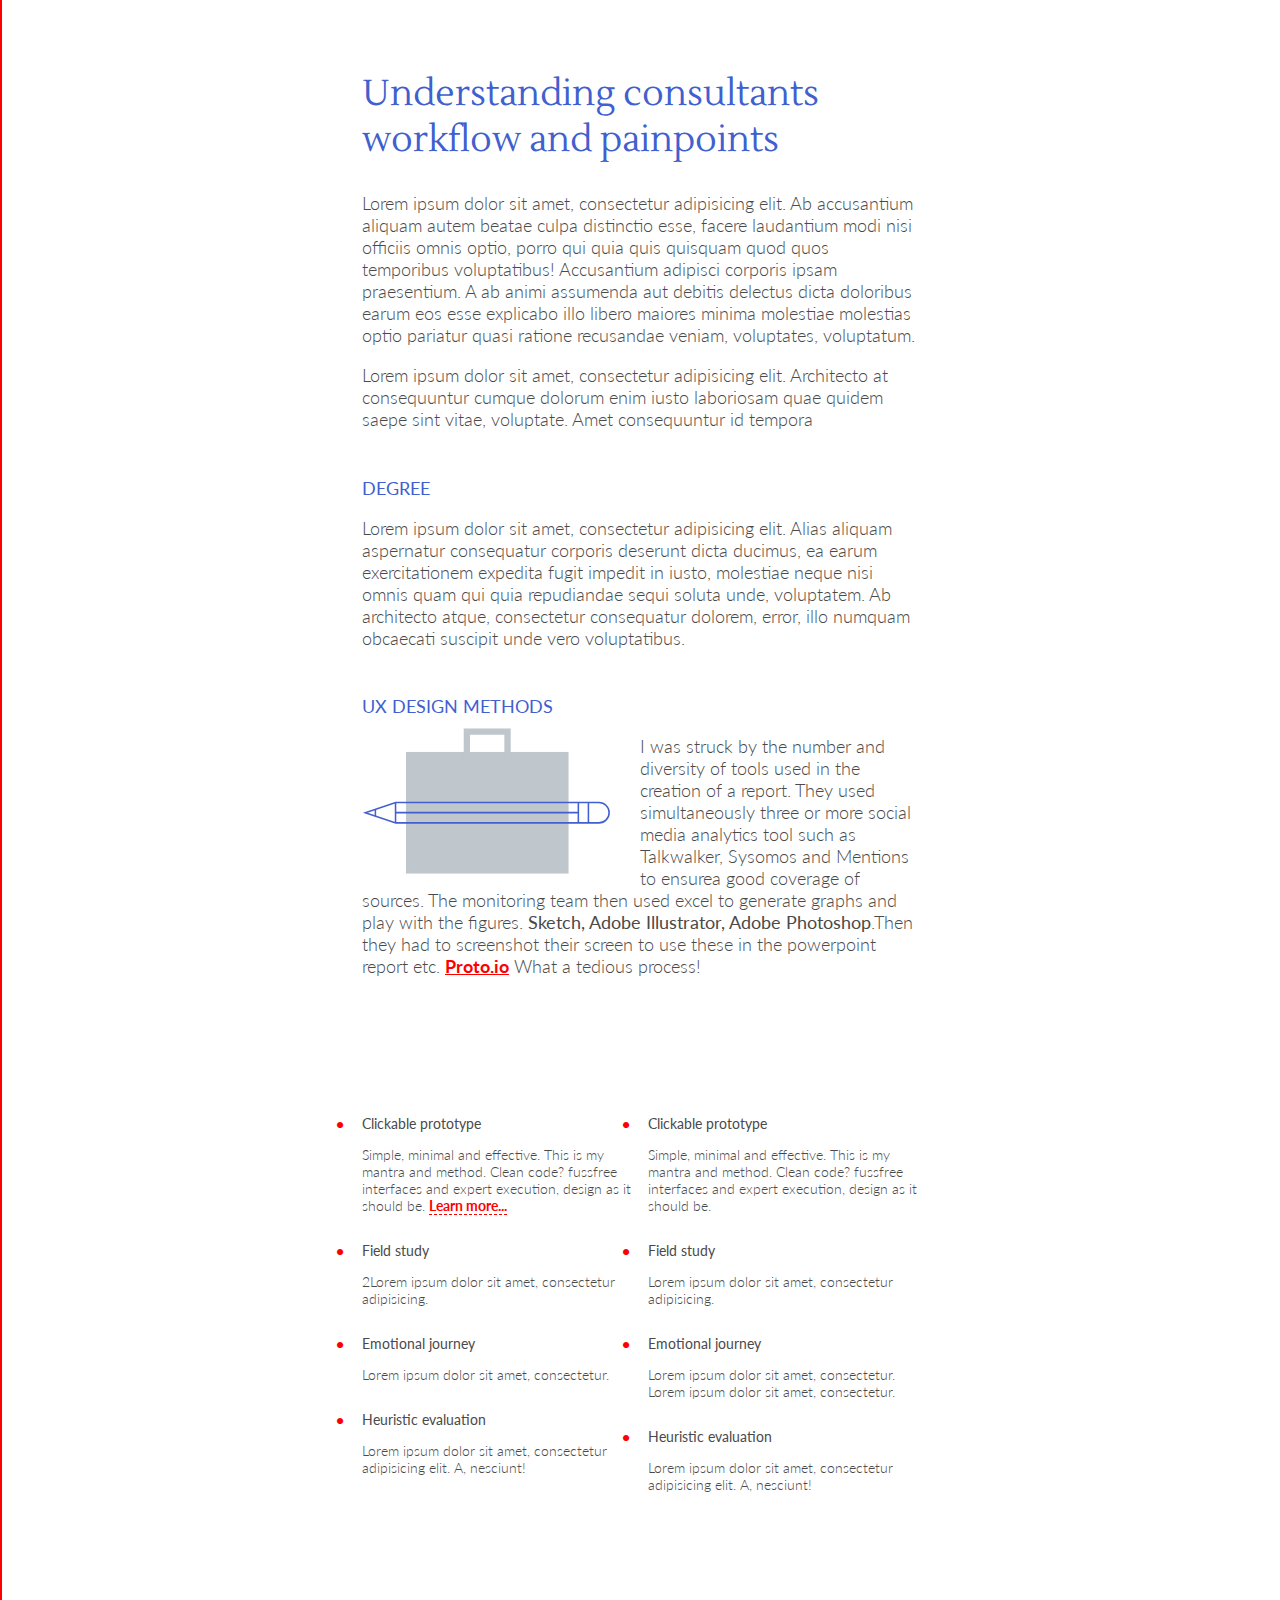
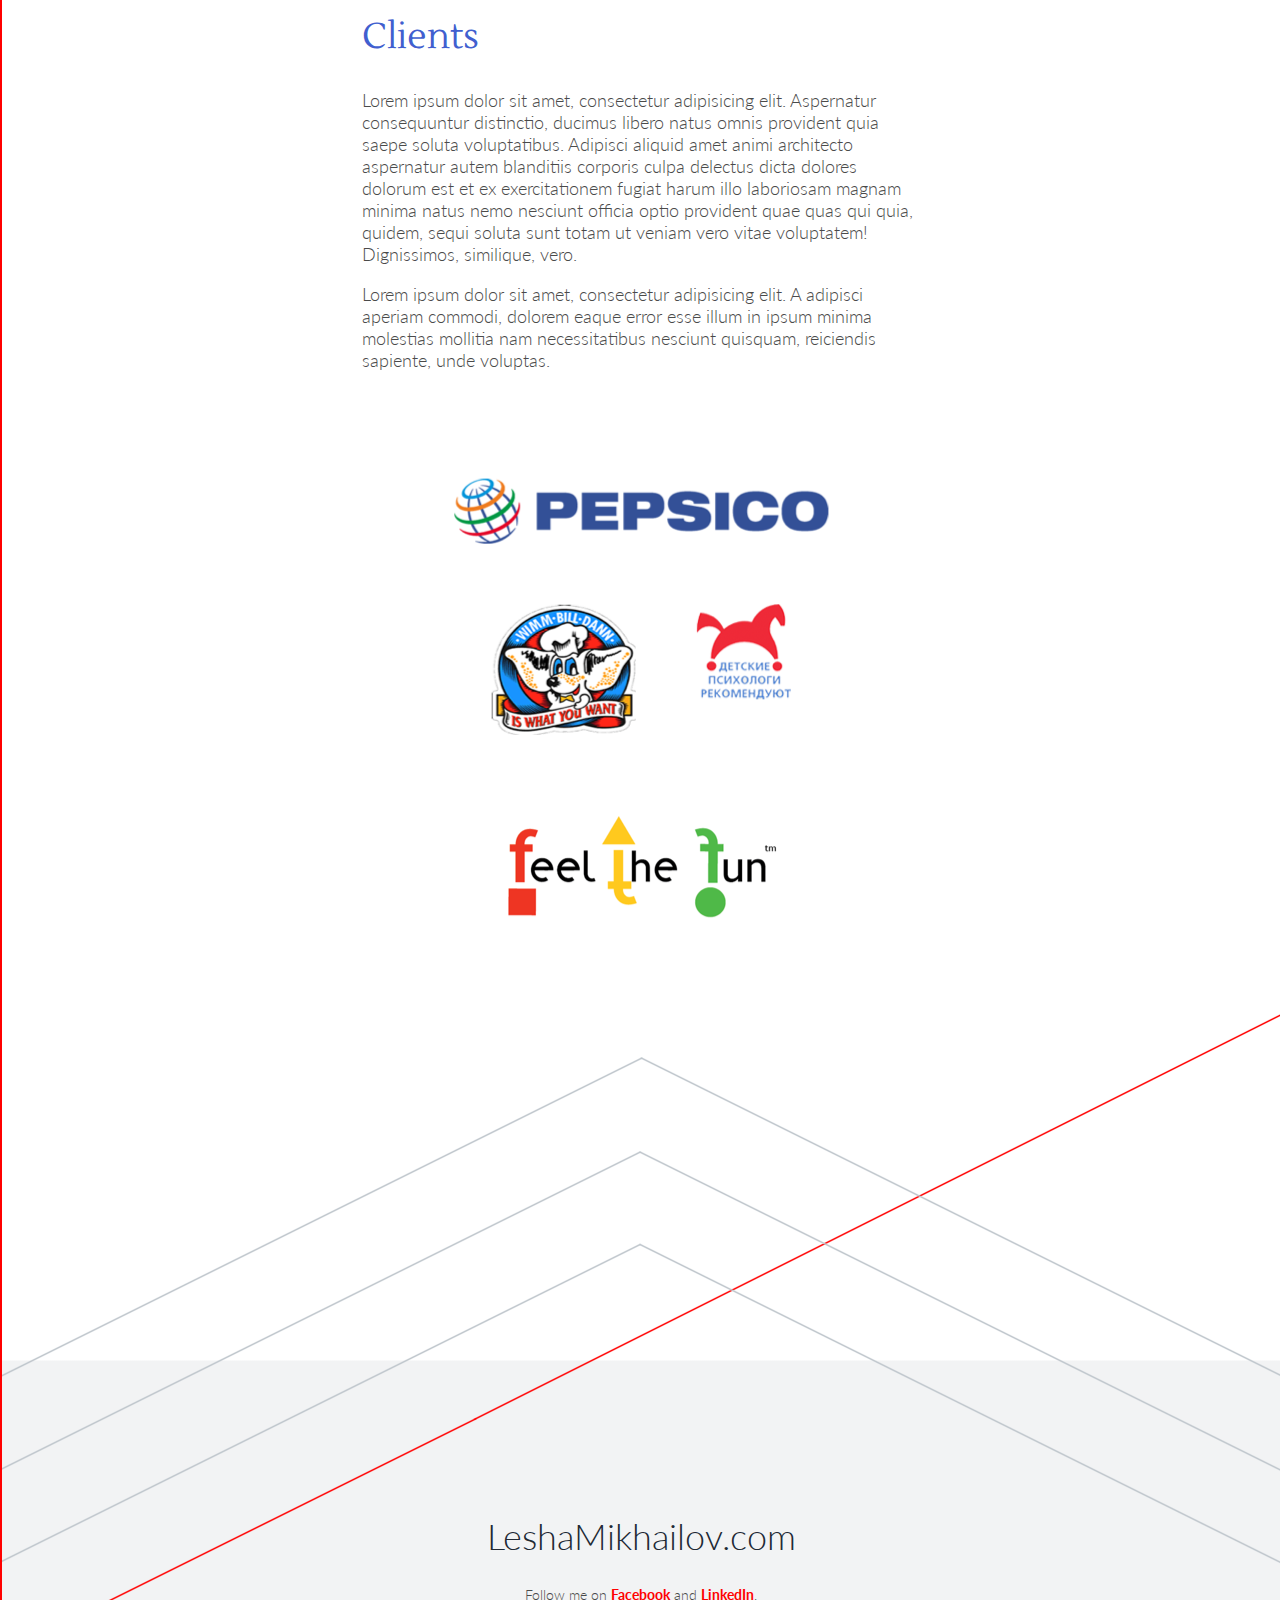
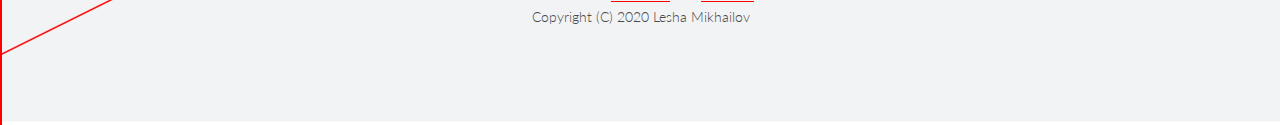
==== commit 9619121a: "Text edit" ====
--- a/alexportfolio/index.htm
+++ b/alexportfolio/index.htm
@@ -6,7 +6,7 @@
     <meta name="viewport" content="width=device-width, height=device-height">
     <meta name="theme-color" content="#758cb2">
 
-    <title>Alex portfolio</title>
+    <title>Lesha Mikhailov (Alex) Portfolio - UI/UX, SCRUM Product Owner</title>
 
     <script src="js/jquery-2.1.4.min.js"></script>
     <script src="js/forms.js"></script>
@@ -69,7 +69,7 @@
 <div class="wrapper">
     <section class="wrap interface  a-usual">
         <h2>User interface, user experience, product design</h2>
-        <p>As a designer and developer, I understand the perfect interface should look good and work even better.
+        <p>As a UI/UX designer and Professional SCRUM Product Owner, I understand the perfect interface should look good and work even better.
             Alongside my clients, I uncover problems and solve them. I create bolder online experiences. I have several years experience of creating and managing IT projects — mobile games, mobile applications, internet marketplaces, cloud services.</p>
         <p>Follow me on <a href="https://www.facebook.com/leshamikhailov">Facebook</a> and <a href="http://www.linkedin.com/in/alex-mikhailov">LinkedIn</a>.
         </p>
@@ -81,11 +81,10 @@
             <img src="images/icon_1.svg" alt="">
             <figcaption>
                 <h5>
-                    Web application & Corporate Sites
+                    Professional SCRUM Product Owner
                 </h5>
                 <p>
-                    This is where problem solving meets visual impact. I'll unite products and users, design and
-                    experiences.
+                    As a <a href="https://www.scrum.org/user/256382">certified Product Owner</a> I come with a buiseness product view even making UI design.
                 </p>
             </figcaption>
         </figure>
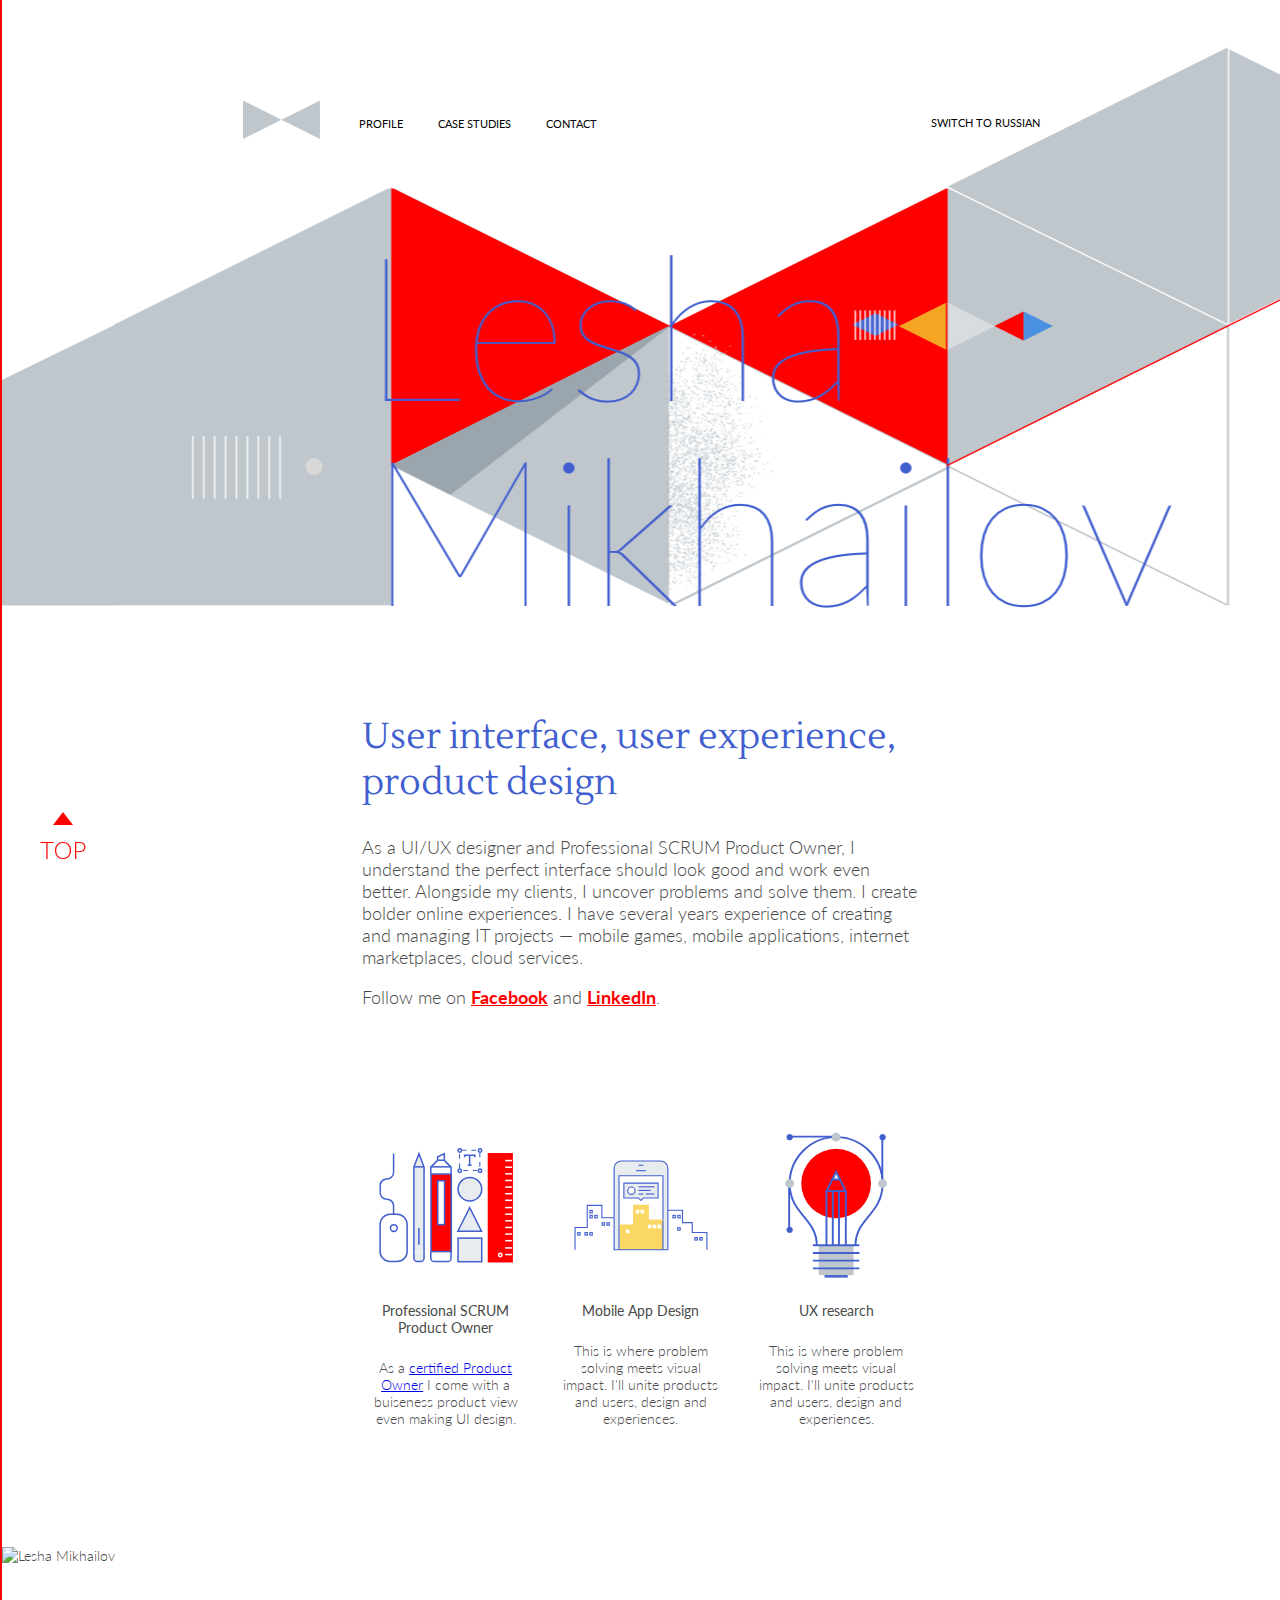
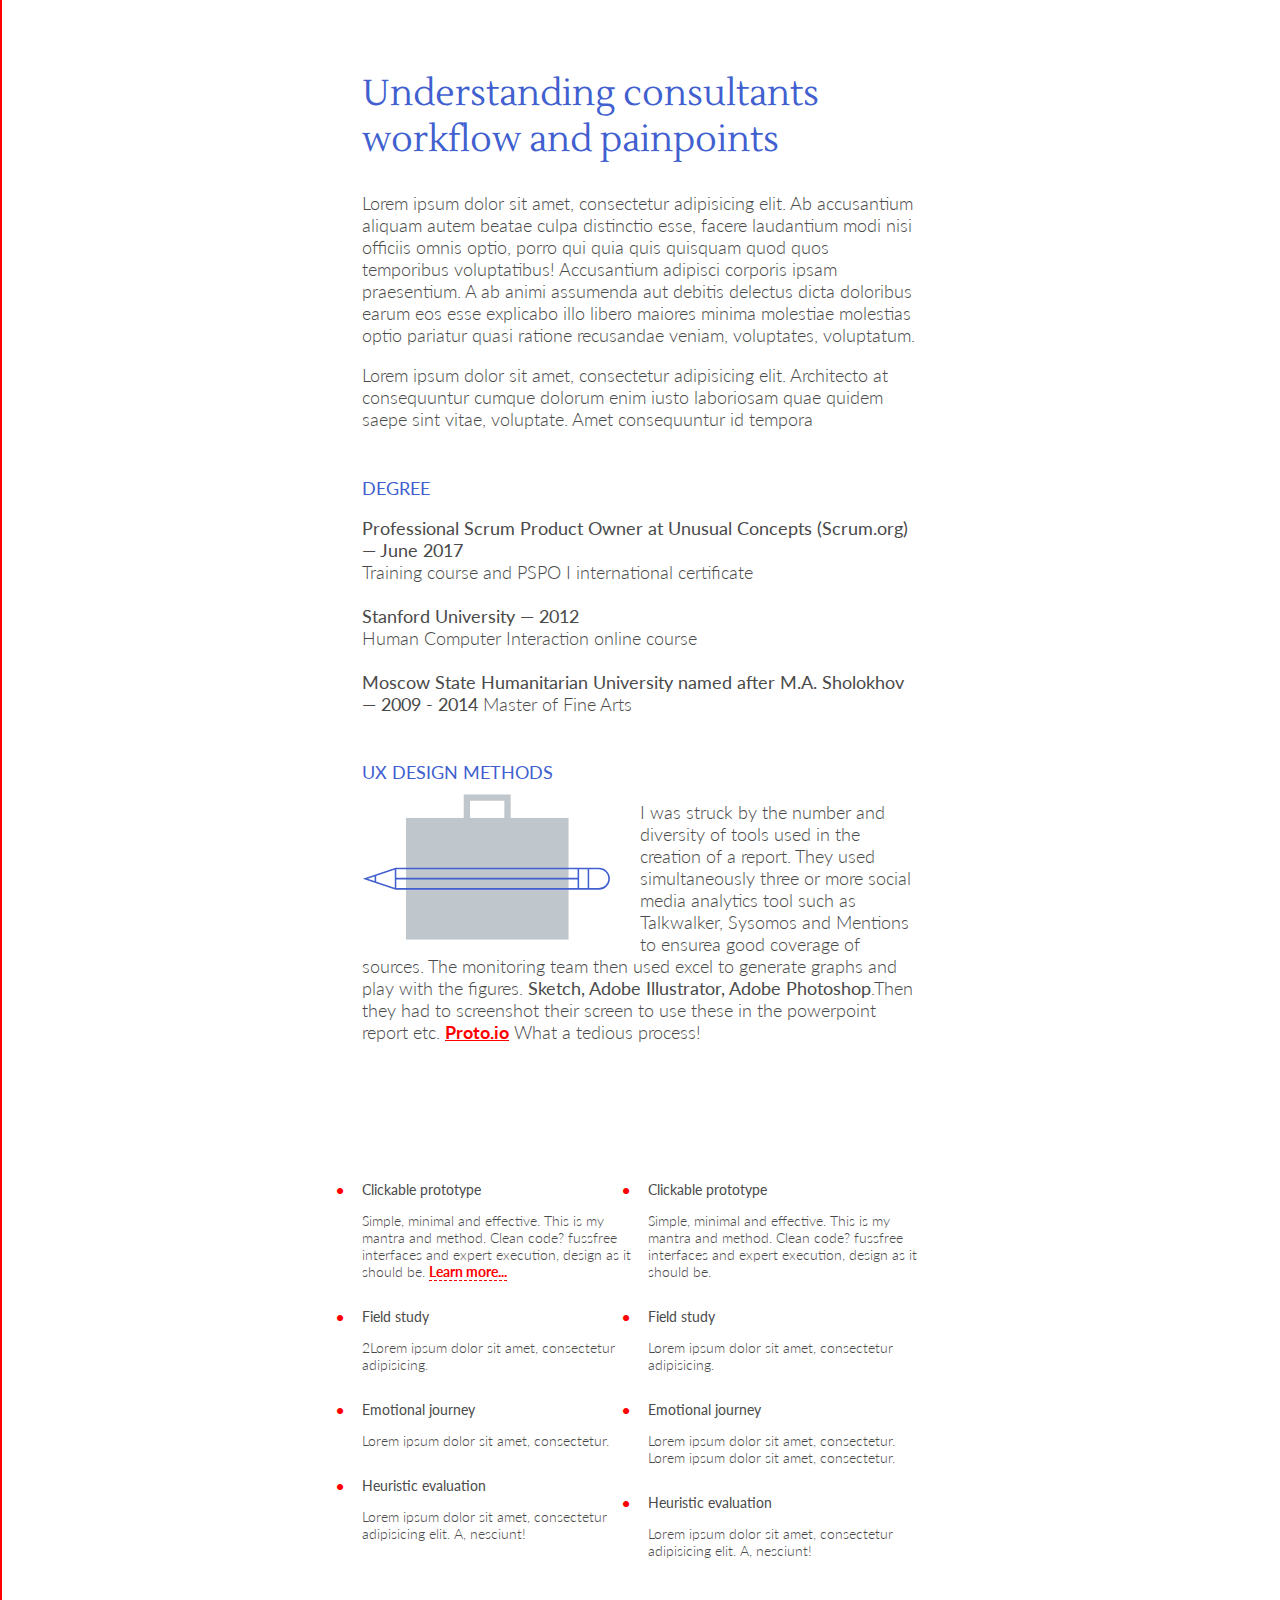
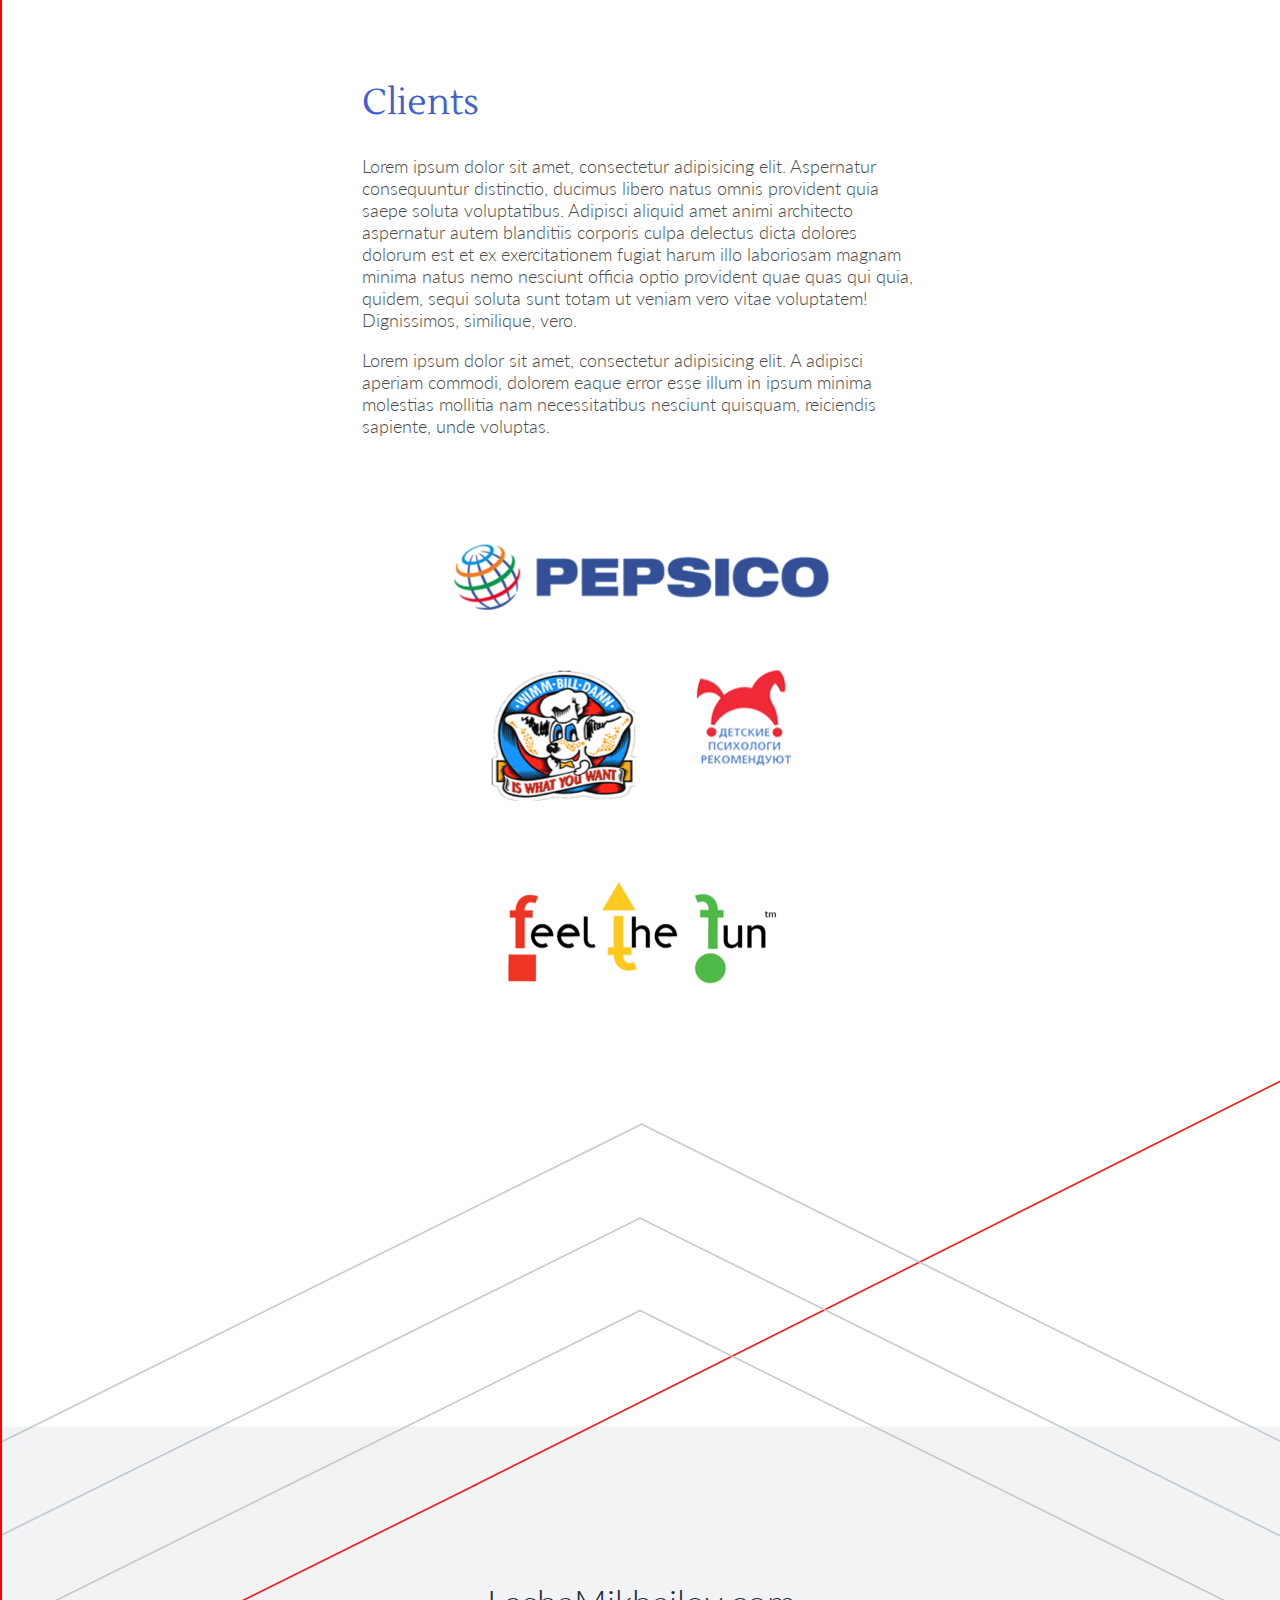
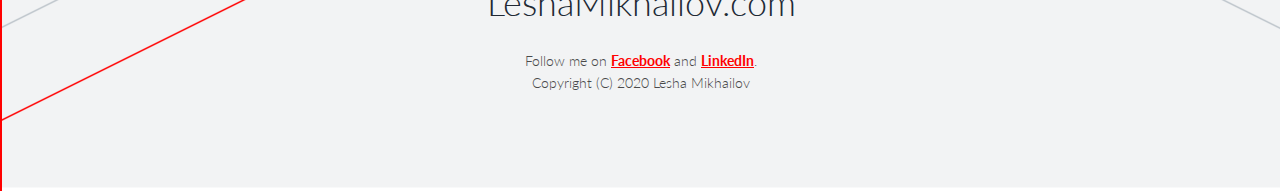
==== commit 444257de: "Text change" ====
--- a/alexportfolio/index.htm
+++ b/alexportfolio/index.htm
@@ -128,10 +128,14 @@
         </p>
         <h3>Degree</h3>
         <p>
-            Lorem ipsum dolor sit amet, consectetur adipisicing elit. Alias aliquam aspernatur consequatur corporis
-            deserunt dicta ducimus, ea earum exercitationem expedita fugit impedit in iusto, molestiae neque nisi omnis
-            quam qui quia repudiandae sequi soluta unde, voluptatem. Ab architecto atque, consectetur consequatur
-            dolorem, error, illo numquam obcaecati suscipit unde vero voluptatibus.
+            <b>Professional Scrum Product Owner at Unusual Concepts (Scrum.org) — June 2017</b><br>
+            Training course and PSPO I international certificate<br>
+            <br>
+            <b>Stanford University — 2012</b><br>
+            Human Computer Interaction online course<br>
+            <br>
+            <b>Moscow State Humanitarian University named after M.A. Sholokhov — 2009 - 2014</b>
+            Master of Fine Arts<br>
         </p>
         <h3>UX Design Methods</h3>
         <img src="images/icon_4.svg" alt="UX Design Methods" style="float:left">
